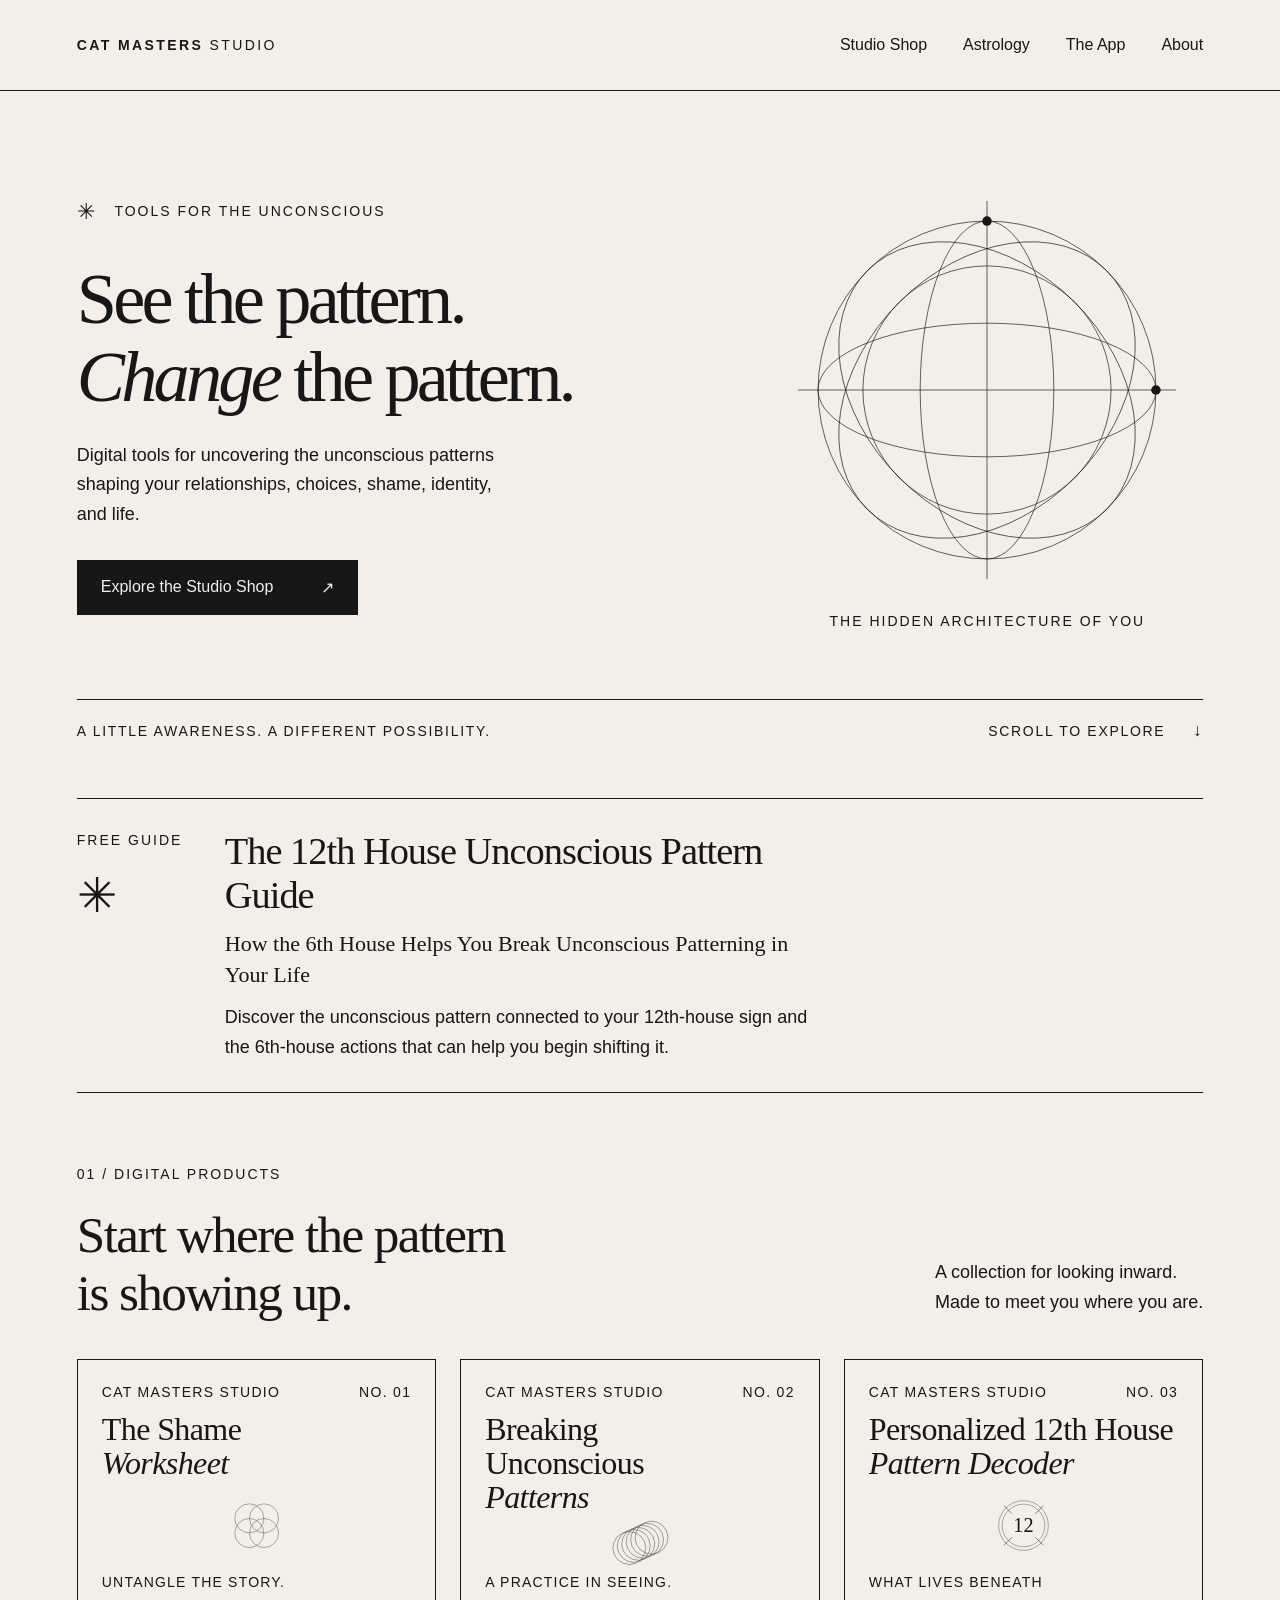
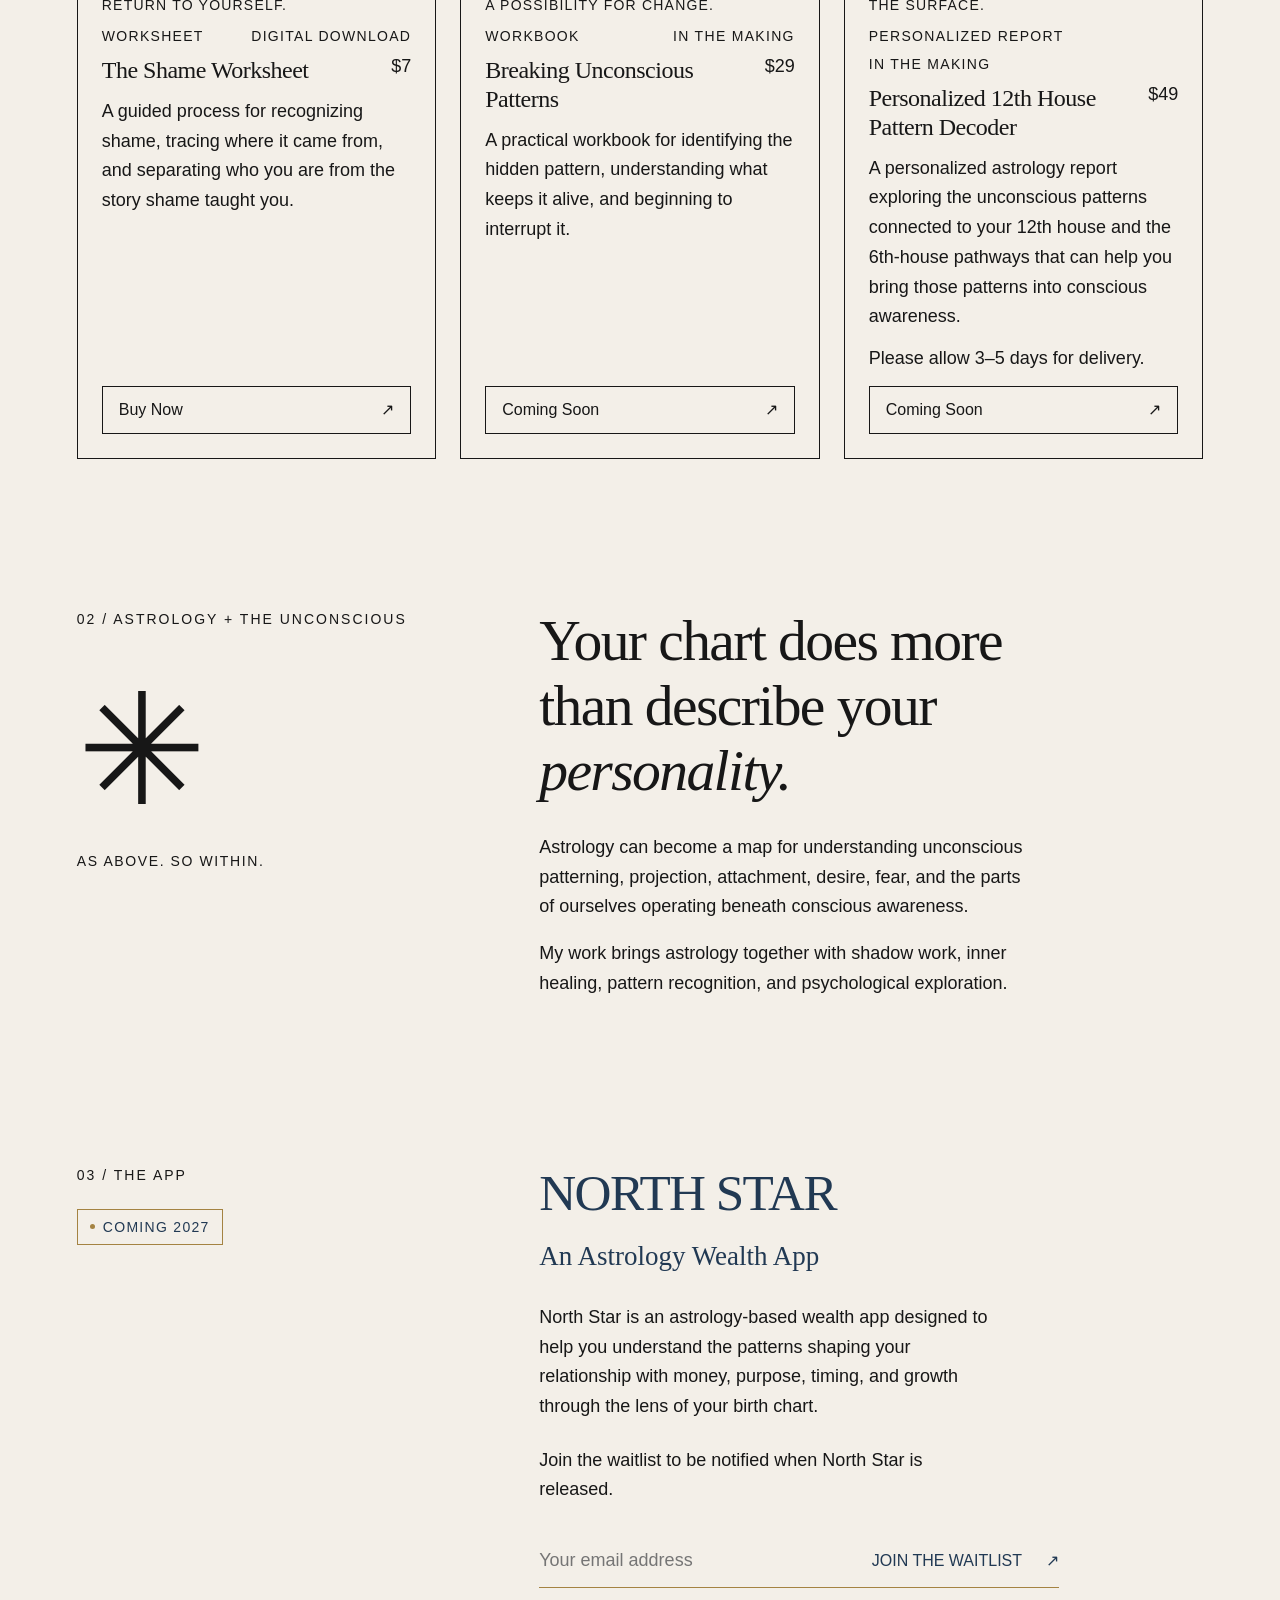
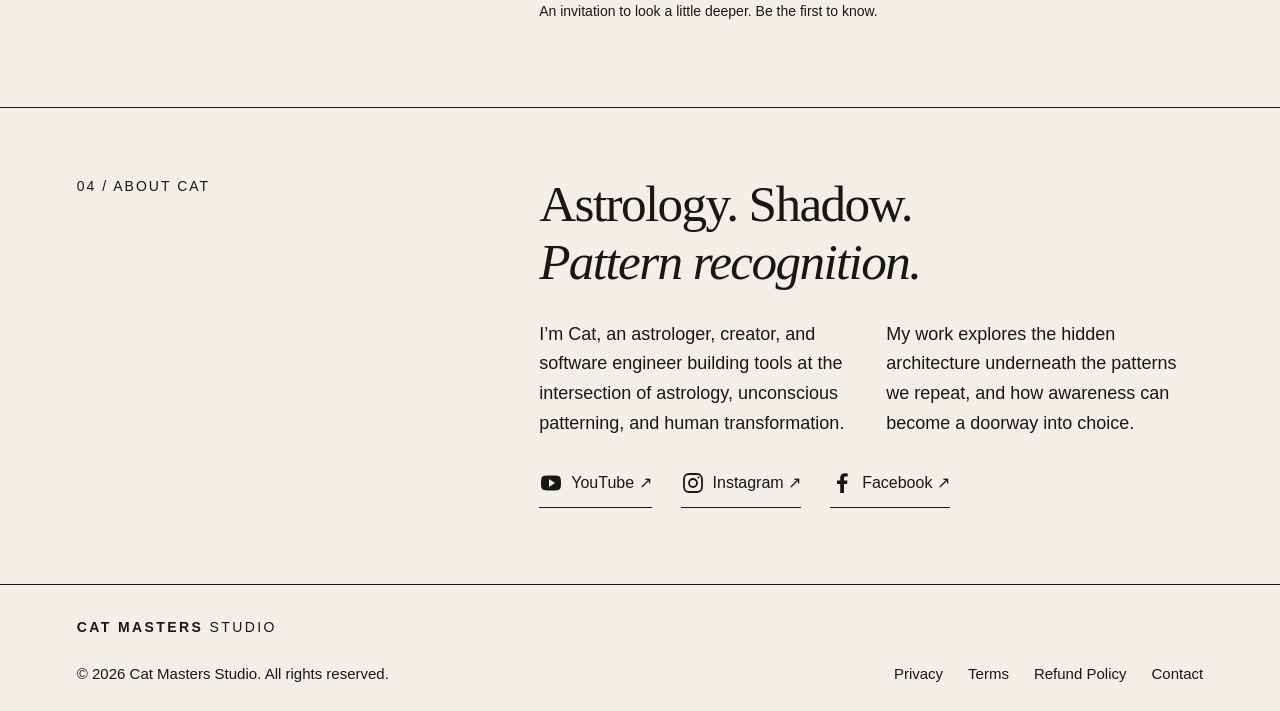
==== index.html @ df890c9b "Add favicon and email signup updates" ====
<!doctype html>
<html lang="en">
  <head>
    <link rel="icon" href="assets/favicon.svg" type="image/svg+xml">
    <meta charset="UTF-8" />
    <meta name="viewport" content="width=device-width, initial-scale=1.0" />
    <meta
      name="description"
      content="Digital tools for unconscious patterning, shadow work, shame, astrology, and self-understanding."
    />
    <title>Cat Masters Studio | Tools for the Unconscious</title>
    <link rel="stylesheet" href="styles.css" />
    <script src="script.js" defer></script>
    <!-- MailerLite Universal -->
<script>
    (function(w,d,e,u,f,l,n){w[f]=w[f]||function(){(w[f].q=w[f].q||[])
    .push(arguments);},l=d.createElement(e),l.async=1,l.src=u,
    n=d.getElementsByTagName(e)[0],n.parentNode.insertBefore(l,n);})
    (window,document,'script','https://assets.mailerlite.com/js/universal.js','ml');
    ml('account', '2680030');
</script>
<!-- End MailerLite Universal -->
  </head>
  <body>
    <header class="site-header">
      <a class="brand" href="#home" aria-label="Cat Masters Studio home"
        >CAT MASTERS <span>STUDIO</span></a
      >
      <nav aria-label="Main navigation">
        <a href="#tools">Studio Shop</a><a href="#astrology">Astrology</a
        ><a href="#app">The App</a><a href="#about">About</a>
      </nav>
    </header>
    <main>
      <section class="hero section-wrap" id="home" aria-labelledby="hero-title">
        <div class="hero-copy">
          <p class="eyebrow">
            <span class="small-star">✳</span> TOOLS FOR THE UNCONSCIOUS
          </p>
          <h1 id="hero-title">
            See the pattern.<br /><em>Change</em> the pattern.
          </h1>
          <p class="hero-description">
            Digital tools for uncovering the unconscious patterns shaping your
            relationships, choices, shame, identity, and life.
          </p>
          <a class="button" href="#tools"
            >Explore the Studio Shop <span aria-hidden="true">↗</span></a
          >
        </div>
        <div class="hero-art" aria-hidden="true">
          <svg viewBox="0 0 440 440" fill="none">
            <circle cx="220" cy="220" r="177" />
            <circle cx="220" cy="220" r="130" />
            <ellipse cx="220" cy="220" rx="70" ry="177" />
            <ellipse
              cx="220"
              cy="220"
              rx="130"
              ry="177"
              transform="rotate(45 220 220)"
            />
            <ellipse
              cx="220"
              cy="220"
              rx="70"
              ry="177"
              transform="rotate(90 220 220)"
            />
            <ellipse
              cx="220"
              cy="220"
              rx="130"
              ry="177"
              transform="rotate(-45 220 220)"
            />
            <path d="M220 22v396M22 220h396" />
            <circle class="art-dot" cx="220" cy="43" r="5" />
            <circle class="art-dot" cx="397" cy="220" r="5" /></svg
          ><span class="art-caption">THE HIDDEN ARCHITECTURE OF YOU</span>
        </div>
        <div class="hero-foot">
          <span>A LITTLE AWARENESS. A DIFFERENT POSSIBILITY.</span
          ><a href="#tools" aria-label="Scroll to digital tools"
            >SCROLL TO EXPLORE <span aria-hidden="true">↓</span></a
          >
        </div>
      </section>
      <section
        class="free-guide section-wrap"
        aria-labelledby="free-guide-title"
      >
        <div class="free-guide-inner">
          <div class="free-guide-label">
            <p class="eyebrow">FREE GUIDE</p>
            <span class="free-guide-mark" aria-hidden="true">✳</span>
          </div>
          <div class="free-guide-copy">
            <h2 id="free-guide-title">
              The 12th House Unconscious Pattern Guide
            </h2>
            <p class="free-guide-subtitle">
              How the 6th House Helps You Break Unconscious Patterning in Your
              Life
            </p>
            <p class="free-guide-description">
              Discover the unconscious pattern connected to your 12th-house sign
              and the 6th-house actions that can help you begin shifting it.
            </p>
          </div>
          <div class="free-guide-action">
            <div class="ml-embedded" data-form="anthel"></div>
          </div>
        </div>
      </section>
      <section
        class="tools section-wrap"
        id="tools"
        aria-labelledby="tools-title"
      >
        <div class="section-heading">
          <div>
            <p class="eyebrow">01 / DIGITAL PRODUCTS</p>
            <h2 id="tools-title">
              Start where the pattern<br />is showing up.
            </h2>
          </div>
          <p class="section-note">
            A collection for looking inward.<br />Made to meet you where you
            are.
          </p>
        </div>
        <div class="product-grid" id="products">
          <article class="product-card">
            <div class="product-cover cover-shame">
              <img
                src="assets/shame-workbook.jpg"
                alt="The Shame Worksheet cover"
                data-product-image
                hidden
              />
              <div class="cover-design">
                <div class="cover-top">
                  CAT MASTERS STUDIO <span>NO. 01</span>
                </div>
                <div class="cover-title">The Shame<br /><em>Worksheet</em></div>
                <div class="cover-symbol shame-symbol" aria-hidden="true">
                  <i></i><i></i><i></i><i></i>
                </div>
                <div class="cover-bottom">
                  UNTANGLE THE STORY.<br />RETURN TO YOURSELF.
                </div>
              </div>
            </div>
            <div class="product-meta">
              <span>WORKSHEET</span><span>DIGITAL DOWNLOAD</span>
            </div>
            <div class="product-title">
              <h3>The Shame Worksheet</h3>
              <span>$7</span>
            </div>
            <p>
              A guided process for recognizing shame, tracing where it came
              from, and separating who you are from the story shame taught you.
            </p>

            <a
              class="product-button"
              href="https://buy.stripe.com/dRm14n2zn4j06Fxame4Rq00"
              target="_blank"
              rel="noopener noreferrer"
              >Buy Now <span aria-hidden="true">↗</span></a
            >
          </article>
          <article class="product-card">
            <div class="product-cover cover-patterns">
              <img
                src="assets/unconscious-patterns.jpg"
                alt="Breaking Unconscious Patterns cover"
                data-product-image
                hidden
              />
              <div class="cover-design">
                <div class="cover-top">
                  CAT MASTERS STUDIO <span>NO. 02</span>
                </div>
                <div class="cover-title">
                  Breaking<br />Unconscious<br /><em>Patterns</em>
                </div>
                <div class="pattern-symbol" aria-hidden="true">
                  <i></i><i></i><i></i><i></i><i></i><i></i>
                </div>
                <div class="cover-bottom">
                  A PRACTICE IN SEEING.<br />A POSSIBILITY FOR CHANGE.
                </div>
              </div>
            </div>
            <div class="product-meta">
              <span>WORKBOOK</span><span>IN THE MAKING</span>
            </div>
            <div class="product-title">
              <h3>Breaking Unconscious Patterns</h3>
              <span>$29</span>
            </div>
            <p>
              A practical workbook for identifying the hidden pattern,
              understanding what keeps it alive, and beginning to interrupt it.
            </p>
            <button class="product-button" disabled>
              Coming Soon <span aria-hidden="true">↗</span>
            </button>
          </article>
          <article class="product-card">
            <div class="product-cover cover-house">
              <img
                src="assets/12th-house.jpg"
                alt="Personalized 12th House Pattern Decoder cover"
                data-product-image
                hidden
              />
              <div class="cover-design">
                <div class="cover-top">
                  CAT MASTERS STUDIO <span>NO. 03</span>
                </div>
                <div class="cover-title">
                  Personalized 12th House<br /><em>Pattern Decoder</em>
                </div>
                <div class="house-symbol" aria-hidden="true">
                  <span>12</span>
                </div>
                <div class="cover-bottom">
                  WHAT LIVES BENEATH<br />THE SURFACE.
                </div>
              </div>
            </div>
            <div class="product-meta">
              <span>PERSONALIZED REPORT</span><span>IN THE MAKING</span>
            </div>
            <div class="product-title">
              <h3>Personalized 12th House Pattern Decoder</h3>
              <span>$49</span>
            </div>
            <p>
              A personalized astrology report exploring the unconscious patterns
              connected to your 12th house and the 6th-house pathways that can
              help you bring those patterns into conscious awareness.
            </p>
            <p>Please allow 3–5 days for delivery.</p>
            <button class="product-button" disabled>
              Coming Soon <span aria-hidden="true">↗</span>
            </button>
          </article>
        </div>
      </section>
      <section
        class="astrology"
        id="astrology"
        aria-labelledby="astrology-title"
      >
        <div class="section-wrap astrology-inner">
          <div>
            <p class="eyebrow">02 / ASTROLOGY + THE UNCONSCIOUS</p>
            <div class="orbit-mark" aria-hidden="true">✳</div>
            <span class="dark-note">AS ABOVE. SO WITHIN.</span>
          </div>
          <div>
            <h2 id="astrology-title">
              Your chart does more<br />than describe your<br /><em
                >personality.</em
              >
            </h2>
            <div class="astrology-copy">
              <p>
                Astrology can become a map for understanding unconscious
                patterning, projection, attachment, desire, fear, and the parts
                of ourselves operating beneath conscious awareness.
              </p>
              <p>
                My work brings astrology together with shadow work, inner
                healing, pattern recognition, and psychological exploration.
              </p>
            </div>
          </div>
        </div>
      </section>
      <section
        class="app section-wrap north-star"
        id="app"
        aria-labelledby="app-title"
      >
        <div class="app-label">
          <p class="eyebrow">03 / THE APP</p>
          <span class="status"><i></i> COMING 2027</span>
        </div>
        <div class="app-content">
          <h2 id="app-title">NORTH STAR</h2>
          <p class="north-star-subtitle">An Astrology Wealth App</p>
          <p>
            North Star is an astrology-based wealth app designed to help you
            understand the patterns shaping your relationship with money,
            purpose, timing, and growth through the lens of your birth chart.
          </p>
          <p>Join the waitlist to be notified when North Star is released.</p>
          <form id="waitlist-form">
            <label class="sr-only" for="email">Email address</label>
            <div class="form-row">
              <input
                id="email"
                name="email"
                type="email"
                placeholder="Your email address"
                autocomplete="email"
                required
              /><button type="submit">
                JOIN THE WAITLIST <span aria-hidden="true">↗</span>
              </button>
            </div>
            <p
              id="waitlist-message"
              class="form-message"
              role="status"
              aria-live="polite"
            >
              An invitation to look a little deeper. Be the first to know.
            </p>
          </form>
        </div>
      </section>
      <section
        class="about section-wrap"
        id="about"
        aria-labelledby="about-title"
      >
        <p class="eyebrow">04 / ABOUT CAT</p>
        <div>
          <h2 id="about-title">
            Astrology. Shadow.<br /><em>Pattern recognition.</em>
          </h2>
          <div class="about-body">
            <p>
              I’m Cat, an astrologer, creator, and software engineer building
              tools at the intersection of astrology, unconscious patterning,
              and human transformation.
            </p>
            <p>
              My work explores the hidden architecture underneath the patterns
              we repeat, and how awareness can become a doorway into choice.
            </p>
          </div>
          <div class="social-links">
            <!-- Replace these placeholder social URLs. --><a
              href="https://www.youtube.com/@CatherineCatMasters"
              target="_blank"
              rel="noopener noreferrer"
              aria-label="Visit Cat Masters Studio on YouTube (opens in a new tab)"
              ><svg
                class="social-icon"
                viewBox="0 0 24 24"
                width="24"
                height="24"
                aria-hidden="true"
                focusable="false"
              >
                <path
                  d="M21.6 7.2a3 3 0 0 0-2.1-2.1C17.7 4.6 12 4.6 12 4.6s-5.7 0-7.5.5a3 3 0 0 0-2.1 2.1C2 9 2 12 2 12s0 3 .4 4.8a3 3 0 0 0 2.1 2.1c1.8.5 7.5.5 7.5.5s5.7 0 7.5-.5a3 3 0 0 0 2.1-2.1C22 15 22 12 22 12s0-3-.4-4.8Z"
                />
                <path d="m10 8 6 4-6 4Z" fill="var(--cream)" /></svg
              ><span>YouTube <span aria-hidden="true">↗</span></span></a
            ><a
              href="https://www.instagram.com/catherinecatmasters/"
              target="_blank"
              rel="noopener noreferrer"
              aria-label="Visit Cat Masters Studio on Instagram (opens in a new tab)"
              ><svg
                class="social-icon"
                viewBox="0 0 24 24"
                width="24"
                height="24"
                aria-hidden="true"
                focusable="false"
              >
                <rect
                  x="3"
                  y="3"
                  width="18"
                  height="18"
                  rx="5"
                  fill="none"
                  stroke="currentColor"
                  stroke-width="1.8"
                />
                <circle
                  cx="12"
                  cy="12"
                  r="4"
                  fill="none"
                  stroke="currentColor"
                  stroke-width="1.8"
                />
                <circle cx="17.5" cy="6.5" r="1.1" /></svg
              ><span>Instagram <span aria-hidden="true">↗</span></span></a
            ><a
              href="https://www.facebook.com/Catherine.cat.masters"
              target="_blank"
              rel="noopener noreferrer"
              aria-label="Visit Cat Masters Studio on Facebook (opens in a new tab)"
              ><svg
                class="social-icon"
                viewBox="0 0 24 24"
                width="24"
                height="24"
                aria-hidden="true"
                focusable="false"
              >
                <path
                  d="M14 22v-9h3l.5-3.5H14V7.3c0-1 .3-1.7 1.8-1.7h1.9V2.5c-.3 0-1.5-.2-2.8-.2-2.8 0-4.7 1.7-4.7 4.8v2.4H7V13h3.2v9Z"
                /></svg
              ><span>Facebook <span aria-hidden="true">↗</span></span></a
            >
          </div>
        </div>
      </section>
    </main>
    <footer class="section-wrap">
      <a class="brand" href="index.html">CAT MASTERS <span>STUDIO</span></a>
      <div class="footer-bottom">
        <p>
          © <span id="year"></span> Cat Masters Studio. All rights reserved.
        </p>
        <nav aria-label="Footer navigation">
          <a href="privacy.html">Privacy</a><a href="terms.html">Terms</a
          ><a href="refunds.html">Refund Policy</a
          ><a href="contact.html">Contact</a>
        </nav>
      </div>
    </footer>
  </body>
</html>
---- styles.css ----
/* Foundation */
:root{--cream:#F3EFE8;--ink:#171717;--muted:#171717;--line:#171717;--serif: 'Baskerville','Iowan Old Style','Palatino Linotype',Palatino,serif;--sans: 'Helvetica Neue',Helvetica,Arial,sans-serif}
*{box-sizing:border-box}html{scroll-behavior:smooth;scroll-padding-top:100px}body{margin:0;background:var(--cream);color:var(--ink);font-family:var(--sans);font-size:18px;-webkit-font-smoothing:antialiased}a{color:inherit;text-decoration:none}button,input{font:inherit}button,a,input{-webkit-tap-highlight-color:transparent}button{cursor:pointer}a:focus-visible,button:focus-visible,input:focus-visible{outline:2px solid #171717;outline-offset:5px}h1,h2,h3,p{margin:0}h1,h2,h3{font-family:var(--serif);font-weight:400}em{font-weight:400}p{line-height:1.65}.section-wrap{max-width:1440px;margin:auto;padding-left:6%;padding-right:6%}.eyebrow{font-size:14px;letter-spacing:2px;font-weight:500}.sr-only{position:absolute;width:1px;height:1px;padding:0;overflow:hidden;clip:rect(0,0,0,0);white-space:nowrap}section{scroll-margin-top:20px}
/* Navigation */
.site-header{height:91px;padding:0 6%;display:flex;justify-content:space-between;align-items:center;border-bottom:1px solid var(--line);position:sticky;top:0;background:var(--cream);z-index:10}.brand{font-size:14px;font-weight:600;letter-spacing:2.4px}.brand span{font-weight:400}.site-header nav{display:flex;gap:36px;font-size:16px}.site-header nav a{padding:10px 0;transition:opacity .2s}.site-header nav a:hover{opacity:.55}
/* Hero */
.hero{position:relative;padding-top:89px;padding-bottom:25px;display:grid;grid-template-columns:1.55fr 1fr;align-items:center}.small-star{font-size:22px;vertical-align:middle;margin-right:12px}.hero h1{font-size:clamp(48px,5.65vw,86px);line-height:1.08;letter-spacing:-3.8px;margin:29px 0 25px;position:relative;z-index:1}.hero-description{max-width:440px;color:var(--muted);font-size:18px}.button{margin-top:30px;display:inline-flex;align-items:center;gap:48px;padding:18px 24px;background:var(--ink);color:var(--cream);font-size:16px;transition:background .2s,transform .2s}.button:hover{background:#171717;transform:translateY(-2px)}.hero-art{margin-left:10px;text-align:center}.hero-art svg{width:100%;max-width:420px;stroke:#171717;stroke-width:.7}.hero-art .art-dot{fill:var(--ink);stroke:none}.art-caption{font-size:14px;letter-spacing:2px;display:block;margin-top:8px}.hero-foot{grid-column:1/-1;margin-top:70px;display:flex;justify-content:space-between;align-items:center;font-size:14px;letter-spacing:1.7px;color:var(--muted);padding-top:21px;border-top:1px solid var(--line)}.hero-foot a span{margin-left:22px;font-size:17px}
/* Digital tools and replaceable covers */
.tools{padding-top:77px;padding-bottom:89px}.section-heading{display:flex;justify-content:space-between;align-items:flex-end;margin-bottom:37px}h2{font-size:clamp(38px,4vw,58px);letter-spacing:-1.6px;line-height:1.13}.section-heading h2{margin-top:20px}.section-note{font-size:18px;color:var(--muted);padding-bottom:4px}.product-grid{display:grid;grid-template-columns:repeat(3,minmax(0,1fr));gap:27px}.product-card{display:flex;flex-direction:column;min-width:0}.product-cover{height:350px;position:relative;overflow:hidden}.product-cover img{width:100%;height:100%;object-fit:cover;position:absolute;inset:0;z-index:2}.product-cover img[hidden]{display:none}.cover-design{height:100%;padding:24px 26px;position:relative;transition:transform .4s}.product-cover:hover .cover-design{transform:scale(1.025)}.cover-shame{background:#F3EFE8}.cover-patterns{background:#F3EFE8;color:var(--ink)}.cover-house{background:#F3EFE8}.cover-top{display:flex;justify-content:space-between;font-size:14px;letter-spacing:1.3px}.cover-title{font-family:var(--serif);font-size:32px;line-height:1.07;letter-spacing:-.6px;margin-top:29px;position:relative;z-index:1}.cover-bottom{position:absolute;bottom:23px;font-size:14px;line-height:1.6;letter-spacing:1.2px}.shame-symbol{position:absolute;width:125px;height:125px;top:155px;right:42px}.shame-symbol i{position:absolute;border:1px solid #171717;border-radius:50%;width:84px;height:84px}.shame-symbol i:nth-child(2){left:42px}.shame-symbol i:nth-child(3){top:42px}.shame-symbol i:nth-child(4){top:42px;left:42px}.pattern-symbol{position:absolute;right:30px;bottom:58px;width:165px;height:120px;transform:rotate(-25deg)}.pattern-symbol i{position:absolute;border:1px solid #171717;border-radius:50%;width:95px;height:95px;top:12px}.pattern-symbol i:nth-child(2){left:14px}.pattern-symbol i:nth-child(3){left:28px}.pattern-symbol i:nth-child(4){left:42px}.pattern-symbol i:nth-child(5){left:56px}.pattern-symbol i:nth-child(6){left:70px}.house-symbol{position:absolute;top:157px;right:52px;width:123px;height:123px;border:1px solid #171717;border-radius:50%;display:grid;place-items:center;outline:1px solid #171717;outline-offset:9px}.house-symbol:before,.house-symbol:after{content:'';position:absolute;background:#171717;width:160px;height:1px;transform:rotate(45deg)}.house-symbol:after{transform:rotate(-45deg)}.house-symbol span{font-family:var(--serif);font-size:58px;background:#F3EFE8;position:relative;z-index:1;padding:0 8px}.product-meta{display:flex;justify-content:space-between;margin-top:23px;font-size:14px;letter-spacing:1.3px;color:var(--muted)}.product-title{display:flex;gap:15px;justify-content:space-between;align-items:flex-start;margin-top:12px}.product-title h3{font-size:24px;line-height:1.2;letter-spacing:-.5px}.product-title>span{font-size:18px;padding-top:5px}.product-card>p{color:var(--muted);font-size:18px;margin-top:14px;margin-bottom:24px}.product-button{margin-top:auto;border:1px solid var(--ink);background:transparent;display:flex;justify-content:space-between;align-items:center;padding:14px 18px;font-size:16px;transition:background .2s,color .2s}.product-button:hover{background:var(--ink);color:var(--cream)}.product-button:disabled{color:#171717;border-color:var(--line);cursor:not-allowed;background:transparent}.product-button span{font-size:16px}
/* Astrology */
.astrology{background:var(--cream);color:var(--ink)}.astrology-inner{padding-top:78px;padding-bottom:82px;display:grid;grid-template-columns:1fr 1.65fr;gap:60px}.astrology .eyebrow{color:#171717}.orbit-mark{font-size:155px;font-weight:100;color:#171717;line-height:1;margin-top:42px}.dark-note{font-size:14px;letter-spacing:1.6px;display:block;margin-top:25px;color:#171717}.astrology h2{font-size:clamp(42px,4.5vw,65px)}.astrology-copy{max-width:485px;margin-top:30px;color:#171717;font-size:18px}.astrology-copy p+p{margin-top:17px}
/* App and waitlist */
.app{padding-top:84px;padding-bottom:84px;display:grid;grid-template-columns:1fr 1.65fr;gap:60px}.status{display:inline-flex;align-items:center;gap:8px;border:1px solid var(--line);padding:9px 12px;font-size:14px;letter-spacing:1.3px;margin-top:21px}.status i{width:5px;height:5px;background:#171717;border-radius:50%}.app-content>p{color:var(--muted);font-size:18px;max-width:455px;margin-top:24px}form{margin-top:29px;max-width:520px}.form-row{display:flex;border-bottom:1px solid var(--ink)}input{min-width:0;flex:1;border:0;background:transparent;padding:16px 0;font-size:18px;color:var(--ink);border-radius:0}.form-row button{background:transparent;border:0;font-size:16px;padding:12px 0 12px 20px;transition:opacity .2s}.form-row button:hover{opacity:.55}.form-row button span{margin-left:20px}.form-message{font-size:14px;color:var(--muted);margin-top:12px;min-height:20px}
/* About and footer */
.about{padding-top:67px;padding-bottom:76px;border-top:1px solid var(--line);display:grid;grid-template-columns:1fr 1.65fr;gap:60px}.about-body{display:grid;grid-template-columns:1fr 1fr;gap:30px;margin-top:29px;font-size:18px;color:var(--muted)}.social-links{display:flex;gap:29px;margin-top:25px;font-size:16px}.social-links a{border-bottom:1px solid #171717;padding-bottom:5px}.social-links a:hover{border-color:var(--ink)}footer{border-top:1px solid var(--line);padding-top:31px;padding-bottom:25px}.footer-bottom{display:flex;justify-content:space-between;align-items:center;margin-top:25px;font-size:15px;color:var(--muted)}.footer-bottom nav{display:flex;gap:25px}#footer-message{font-size:15px;color:var(--muted);margin-top:10px}
/* Social icons use existing black and cream, including on dark buttons. */
.social-icon{width:24px;height:24px;flex-shrink:0;display:inline-block;fill:currentColor;color:var(--ink);background:var(--cream);border-radius:3px}
.social-label{display:inline-flex;align-items:center;gap:10px;min-width:0}
.social-links{flex-wrap:wrap}
.social-links a{display:inline-flex;align-items:center;gap:8px;min-height:44px}
/* Reusable download page */
.download-page{min-height:100vh;display:flex;flex-direction:column}
.download-main{width:100%;flex:1;padding-top:clamp(55px,9vw,125px);padding-bottom:clamp(55px,9vw,125px)}
.download-panel{--download-accent:var(--ink);max-width:850px;border-top:1px solid var(--download-accent);padding-top:30px}
.download-panel[hidden]{display:none}
.download-panel .eyebrow{color:var(--download-accent)}
.download-panel h1{font-size:clamp(43px,6vw,80px);line-height:1.08;letter-spacing:-2px;margin:30px 0 24px;overflow-wrap:break-word}
.download-description{max-width:540px;color:var(--muted);font-size:18px}
.download-panel .button{border-left:4px solid var(--download-accent)}
.download-note{margin-top:22px;font-size:14px;letter-spacing:.5px;color:var(--muted)}
.download-return{display:inline-block;margin-top:40px;font-size:16px;border-bottom:1px solid var(--line);padding-bottom:6px}
.download-return:hover{border-color:var(--ink)}
.download-page footer{width:100%}
.download-page .footer-bottom{margin-top:0}
/* North Star: blue and gold within the existing app layout */
.north-star{--star-blue:#213953;--star-gold:#a48342}
.north-star h2{color:var(--star-blue)}
.north-star .north-star-subtitle{font-family:var(--serif);font-size:27px;color:var(--star-blue);margin-top:12px}
.north-star .status{border-color:var(--star-gold);color:var(--star-blue)}
.north-star .status i{background:var(--star-gold)}
.north-star .form-row{border-color:var(--star-gold)}
.north-star .form-row button{color:var(--star-blue)}
/* Business pages share the storefront foundation */
.business-page{min-height:100vh;display:flex;flex-direction:column}
.business-main{width:100%;flex:1;padding-top:70px;padding-bottom:80px}
.policy-content{max-width:760px}
.policy-content h1{font-size:clamp(43px,5.6vw,76px);line-height:1.1;letter-spacing:-2px;margin:25px 0}
.policy-date{font-size:14px;color:var(--muted);margin-bottom:38px}
.policy-section{margin-top:32px}
.policy-section h2{font-size:27px;letter-spacing:-.5px;margin-bottom:12px}
.policy-section p{font-size:18px;color:var(--muted)}
.policy-section a{color:var(--ink);text-decoration:underline;text-underline-offset:3px;overflow-wrap:anywhere}
.policy-section a:hover{color:#171717}
.business-page footer{width:100%}
.footer-bottom nav{flex-wrap:wrap}
@media(max-width:700px){.business-main{padding-top:45px;padding-bottom:50px}.policy-content h1{letter-spacing:-1.5px}.policy-section h2{font-size:25px}.footer-bottom nav{gap:18px}}
/* Tablet and mobile */
@media(min-width:1440px){.site-header{padding-left:max(6%,calc((100vw - 1268px)/2));padding-right:max(6%,calc((100vw - 1268px)/2))}}
@media(max-width:1000px){.hero h1{letter-spacing:-2.4px}.product-cover{height:300px}.cover-design{padding:20px}.cover-title{font-size:27px}.shame-symbol{right:25px;transform:scale(.85)}.pattern-symbol{right:12px;transform:rotate(-25deg) scale(.8)}.house-symbol{right:33px;transform:scale(.8)}.product-title h3{font-size:22px}.astrology-inner,.app,.about{gap:30px;grid-template-columns:.85fr 1.65fr}}
@media(max-width:700px){html{scroll-padding-top:110px}.site-header{height:auto;min-height:95px;padding-top:20px;padding-bottom:16px;flex-wrap:wrap;gap:13px}.brand{font-size:14px}.site-header nav{gap:25px;font-size:16px;width:100%}.site-header nav a{padding:3px 0}.hero{padding-top:49px;grid-template-columns:1fr}.hero h1{font-size:clamp(43px,8.7vw,61px);letter-spacing:-2.3px;margin-top:24px}.hero-description{font-size:18px;max-width:350px}.hero-art{position:relative;max-width:280px;margin:40px auto 0;width:75%}.hero-art svg{width:100%}.hero-foot{margin-top:37px;font-size:14px;letter-spacing:1px;gap:15px}.hero-foot a{white-space:nowrap}.hero-foot a span{margin-left:5px}.tools{padding-top:52px;padding-bottom:55px}.section-heading{display:block;margin-bottom:28px}.section-note{margin-top:18px}.product-grid{grid-template-columns:1fr;gap:37px}.product-cover{height:390px}.cover-design{padding:28px}.cover-title{font-size:39px;margin-top:36px}.cover-top{font-size:14px}.cover-bottom{font-size:14px;bottom:27px}.shame-symbol{top:184px;right:65px;transform:scale(1.15)}.pattern-symbol{right:50px;bottom:70px;transform:rotate(-25deg) scale(1.1)}.house-symbol{top:200px;right:75px;transform:scale(1.05)}.product-meta{font-size:14px}.product-title h3{font-size:27px}.product-card>p{font-size:18px}.product-button{font-size:16px}.astrology-inner,.app,.about{grid-template-columns:1fr;gap:30px;padding-top:49px;padding-bottom:49px}.orbit-mark,.dark-note{display:none}.astrology h2{font-size:43px}.astrology-copy{font-size:18px}.app-label{display:flex;justify-content:space-between;align-items:center}.status{margin:0}.about-body{grid-template-columns:1fr;gap:15px}.footer-bottom{align-items:flex-start;flex-direction:column;gap:18px}.footer-bottom nav{font-size:15px}h2{font-size:39px}.eyebrow{font-size:14px;letter-spacing:1.5px}}
@media(prefers-reduced-motion:reduce){html{scroll-behavior:auto}*,*:before,*:after{transition:none!important}}

/* Featured free guide, separate from the paid product grid */
.free-guide{padding-top:32px;padding-bottom:8px}
.free-guide-inner{border-top:1px solid var(--ink);border-bottom:1px solid var(--ink);padding:30px 0;display:grid;grid-template-columns:150px minmax(0,1fr) auto;gap:28px;align-items:center}
.free-guide-label{align-self:start}
.free-guide-mark{display:block;font-size:48px;line-height:1;margin-top:20px}
.free-guide-copy h2{font-size:clamp(30px,3vw,42px);line-height:1.15;letter-spacing:-1px;max-width:650px}
.free-guide-subtitle{font-family:var(--serif);font-size:22px;line-height:1.4;margin-top:12px}
.free-guide-description{font-size:18px;line-height:1.65;margin-top:12px;max-width:650px}
.free-guide-action .button{margin-top:0;gap:20px;min-height:48px;white-space:nowrap}
@media(max-width:1100px){
  .free-guide-inner{grid-template-columns:130px minmax(0,1fr)}
  .free-guide-action{grid-column:2}
}
@media(max-width:768px){
  .free-guide{padding-top:24px}
  .free-guide-inner{grid-template-columns:minmax(0,1fr);gap:20px;padding:24px 0}
  .free-guide-label{display:flex;align-items:center;justify-content:space-between}
  .free-guide-mark{font-size:28px;margin-top:0}
  .free-guide-action{grid-column:1}
  .free-guide-action .button{white-space:normal;max-width:100%;justify-content:space-between}
}
/* MailerLite integration: overrides affect only the free-guide embed. */
.free-guide{background:var(--cream);color:var(--ink)}
.free-guide-inner{grid-template-columns:120px minmax(0,1fr) minmax(280px,360px);align-items:start}
.free-guide-copy,.free-guide-action{min-width:0}
.free-guide-action{width:100%;padding-left:24px;border-left:1px solid var(--ink)}
.free-guide .ml-embedded{width:100%;font-family:var(--sans);color:var(--ink)}
.free-guide-action .ml-form-embedContainer{width:100%!important;max-width:100%!important;color:var(--ink)!important;font-family:var(--sans)!important}
.free-guide-action .ml-form-embedWrapper{width:100%!important;max-width:100%!important;background:transparent!important;border:0!important;border-radius:0!important;box-shadow:none!important}
.free-guide-action .ml-form-embedBody,.free-guide-action .ml-form-successBody{padding:0!important;background:transparent!important;color:var(--ink)!important}
.free-guide-action .ml-form-embedContent,.free-guide-action .ml-form-successContent{margin:0 0 20px!important}
.free-guide-action .ml-form-embedContent h4,.free-guide-action .ml-form-successContent h4{font-family:var(--serif)!important;font-size:28px!important;font-weight:400!important;line-height:1.2!important;color:var(--ink)!important}
.free-guide-action .ml-embedded p{font-family:var(--sans)!important;font-size:18px!important;line-height:1.65!important;color:var(--ink)!important}
.free-guide-action .ml-embedded a{color:var(--ink)!important}
.free-guide-action .ml-embedded form{margin-top:0;max-width:none}
.free-guide-action .ml-form-fieldRow{margin-bottom:16px!important}
.free-guide-action .ml-embedded label{font-family:var(--sans)!important;font-size:14px!important;line-height:1.5!important;color:var(--ink)!important}
.free-guide-action .ml-embedded input[type="email"],.free-guide-action .ml-embedded input[type="text"],.free-guide-action .ml-embedded input[type="tel"],.free-guide-action .ml-embedded select,.free-guide-action .ml-embedded textarea{width:100%!important;max-width:100%!important;min-width:0!important;min-height:48px;background:transparent!important;border:0!important;border-bottom:1px solid var(--ink)!important;border-radius:0!important;box-shadow:none!important;padding:12px 0!important;font-family:var(--sans)!important;font-size:18px!important;line-height:1.5!important;color:var(--ink)!important}
.free-guide-action .ml-embedded input::placeholder,.free-guide-action .ml-embedded textarea::placeholder{color:var(--ink)!important;opacity:1}
.free-guide-action .ml-form-embedSubmit{margin-top:20px!important;margin-bottom:0!important}
.free-guide-action .ml-form-embedSubmit button{width:100%!important;min-height:52px;background:var(--ink)!important;color:var(--cream)!important;border:1px solid var(--ink)!important;border-radius:0!important;box-shadow:none!important;padding:16px 20px!important;font-family:var(--sans)!important;font-size:16px!important;font-weight:400!important;line-height:1.5!important}
.free-guide-action .ml-form-embedSubmit button:hover{background:var(--cream)!important;color:var(--ink)!important}
.free-guide-action .ml-embedded input:focus-visible,.free-guide-action .ml-embedded select:focus-visible,.free-guide-action .ml-embedded textarea:focus-visible,.free-guide-action .ml-embedded button:focus-visible{outline:2px solid var(--ink)!important;outline-offset:4px}
@media(max-width:1100px){
  .free-guide-inner{grid-template-columns:100px minmax(0,1fr)}
  .free-guide-action{grid-column:2;max-width:420px;padding-left:0;border-left:0}
}
@media(max-width:768px){
  .free-guide-inner{grid-template-columns:minmax(0,1fr)}
  .free-guide-action{grid-column:1;max-width:none;padding-top:20px;border-top:1px solid var(--ink)}
}
/* Tools cards: explicit borders, tighter proportions, and equal desktop heights */
.tools{padding-top:61.6px;padding-bottom:71.2px}
.tools .product-grid{grid-template-columns:repeat(3,minmax(0,1fr));gap:24px;align-items:stretch}
.tools .product-card{border:1px solid #171717;padding:24px;min-height:0;height:100%;gap:12px;min-width:0}
.tools .product-cover{height:232.5px;flex-shrink:0;width:100%}
.tools .cover-design{display:grid;grid-template-rows:auto auto minmax(0,1fr) auto;gap:12px;padding:0}
.tools .cover-top{gap:12px;align-items:flex-start;overflow-wrap:anywhere}
.tools .cover-top span{flex-shrink:0}
.tools .cover-title{margin-top:0;align-self:start;overflow-wrap:break-word}
.tools .cover-bottom{position:static}
.tools .shame-symbol,.tools .pattern-symbol,.tools .house-symbol{position:relative;top:auto;right:auto;bottom:auto;grid-row:3;justify-self:center;align-self:center;transform:scale(.35)}
.tools .pattern-symbol{transform:rotate(-25deg) scale(.35)}
.tools .product-meta{margin-top:0;gap:12px;flex-wrap:wrap}
.tools .product-title{margin-top:0;gap:12px}
.tools .product-title h3{min-width:0;overflow-wrap:break-word}
.tools .product-title>span{flex-shrink:0;padding-top:0}
.tools .product-card>p{margin:0;font-size:18px}
.tools .product-button{margin-top:auto;min-height:48px;padding:12px 16px}
@media(min-width:769px) and (max-width:1000px){
  .tools .product-cover{height:202.5px}
}
/* One full-width card per row at mobile and small-tablet widths */
@media(max-width:768px){
  .tools{padding-top:41.6px;padding-bottom:44px}
  .tools .section-heading{display:block;margin-bottom:28px}
  .tools .section-note{margin-top:18px}
  .tools .product-grid{grid-template-columns:minmax(0,1fr);gap:24px}
  .tools .product-card{width:100%;padding:20px;height:auto;min-height:0;gap:16px}
  .tools .product-cover{height:285px}
  .tools .cover-title{font-size:39px}
  .tools .product-title h3{font-size:27px}
  .tools .product-card>p{font-size:18px;overflow-wrap:break-word}
  .tools .product-button{font-size:16px;min-height:50px}
}
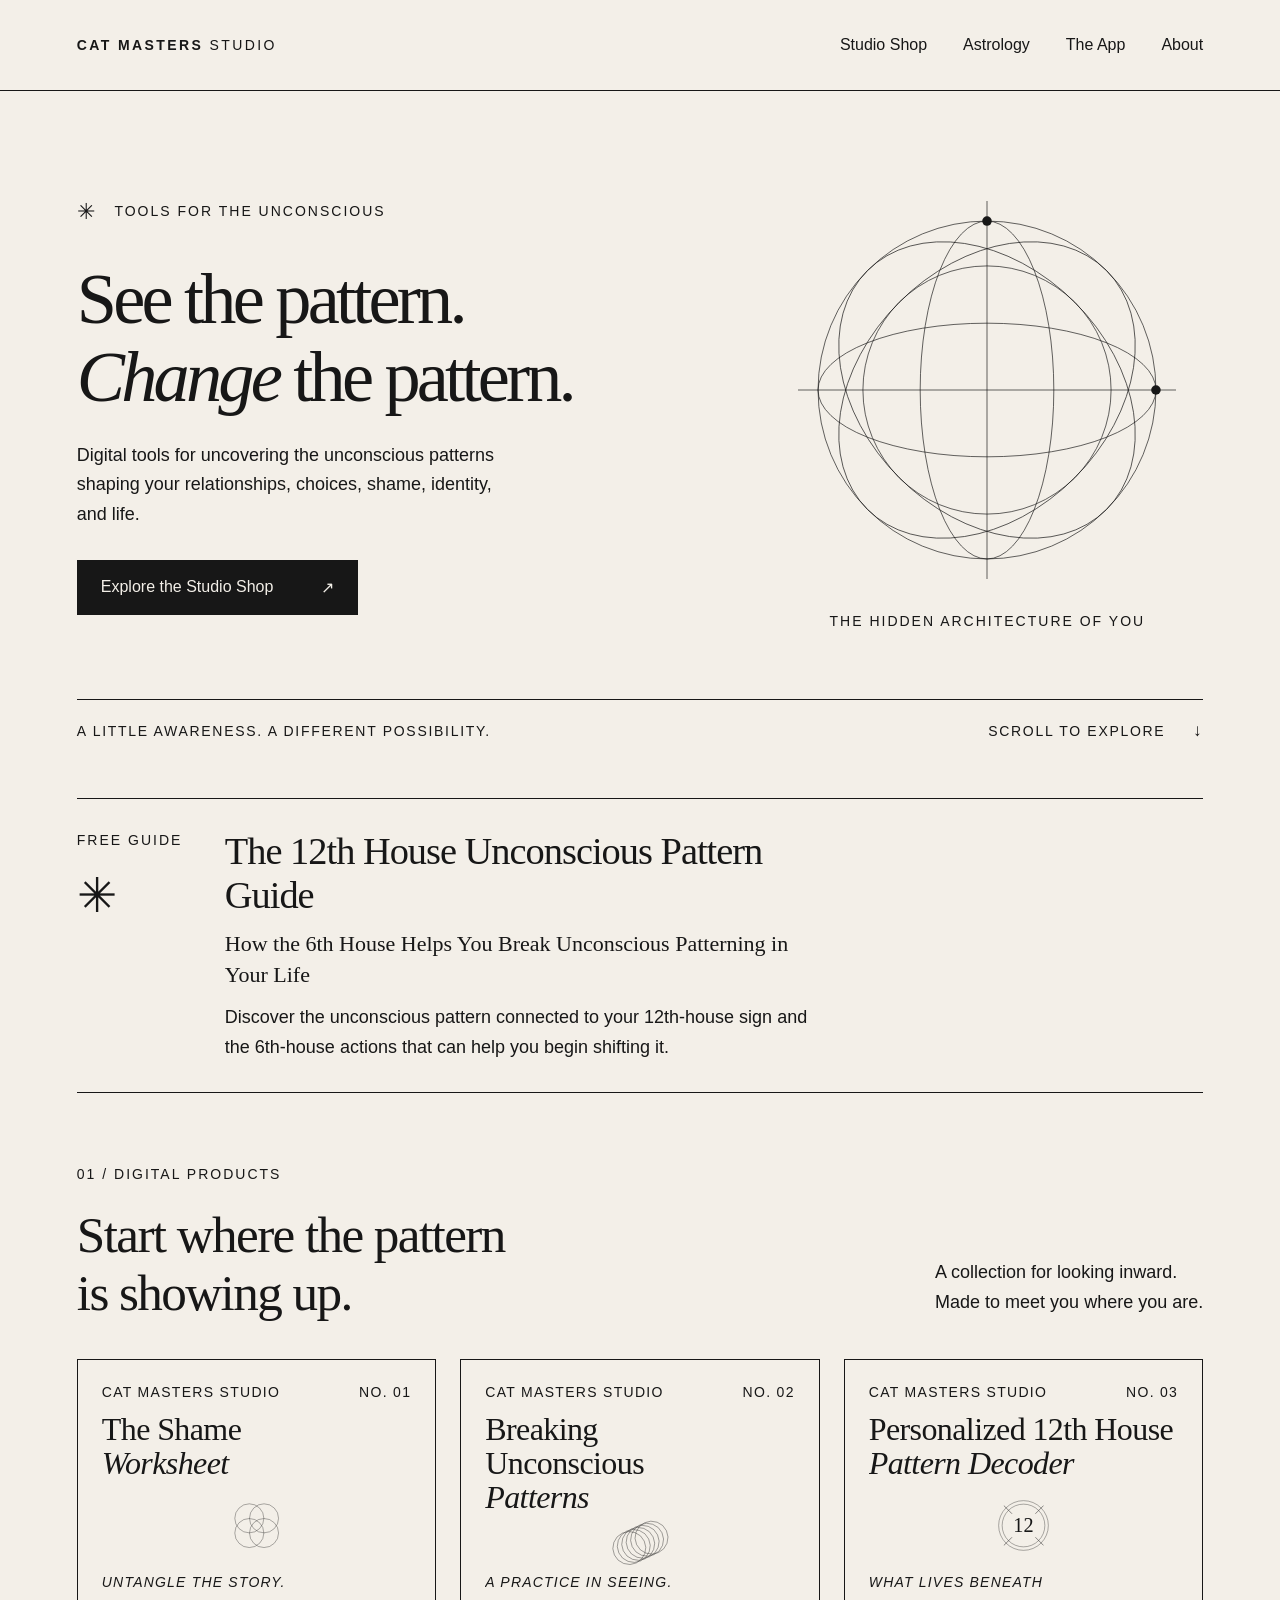
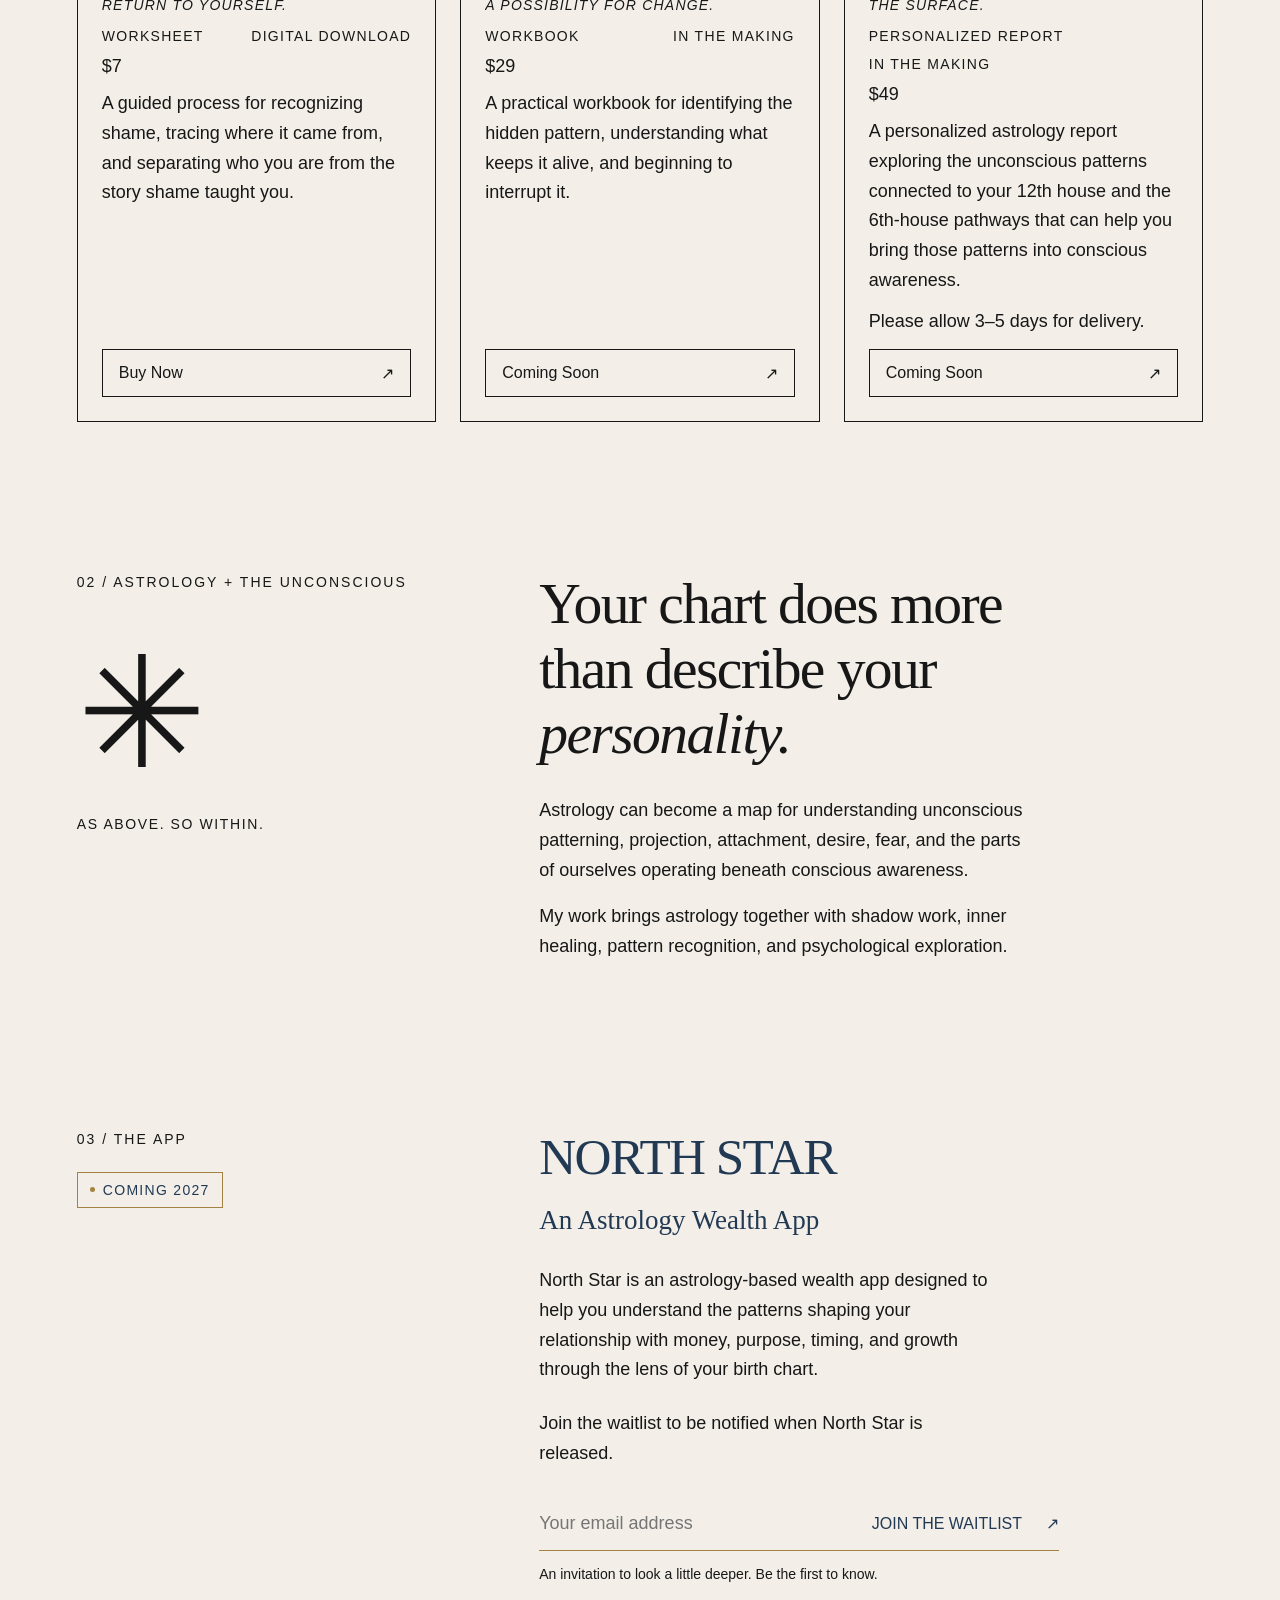
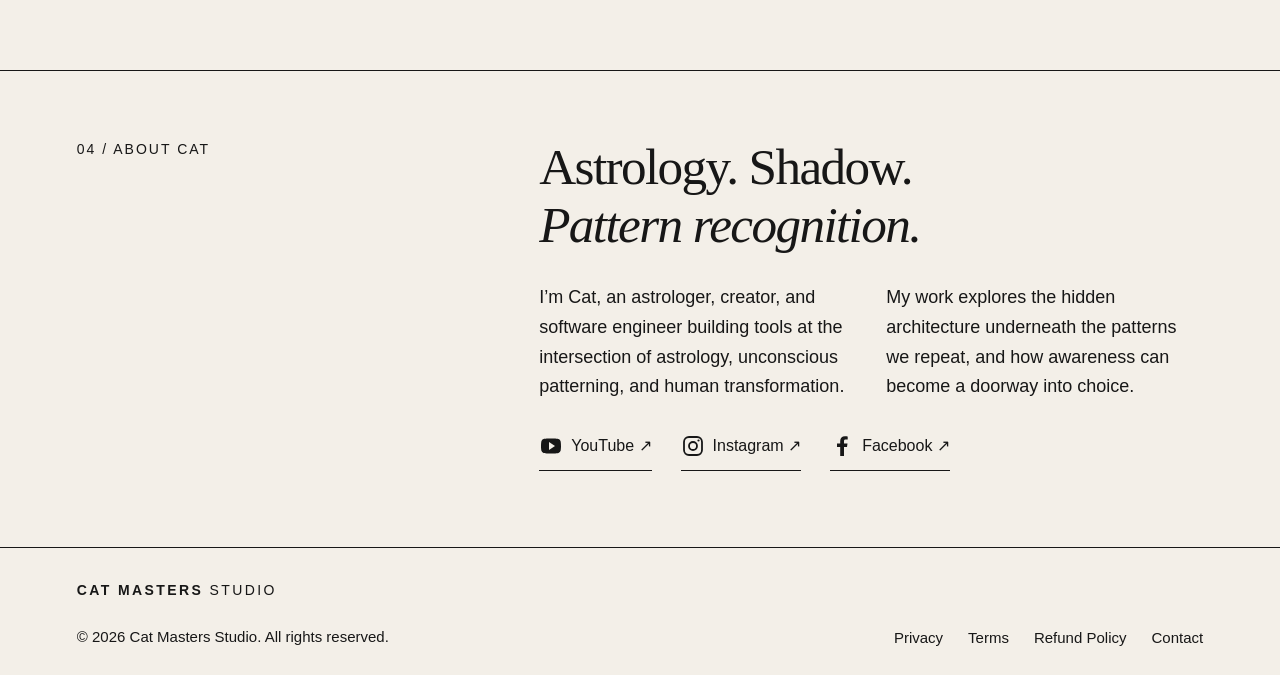
==== commit c5c8a642: "email update for waitlist NS" ====
--- a/index.html
+++ b/index.html
@@ -1,7 +1,7 @@
 <!doctype html>
 <html lang="en">
   <head>
-    <link rel="icon" href="assets/favicon.svg" type="image/svg+xml">
+    <link rel="icon" href="assets/favicon.svg" type="image/svg+xml" />
     <meta charset="UTF-8" />
     <meta name="viewport" content="width=device-width, initial-scale=1.0" />
     <meta
@@ -12,14 +12,28 @@
     <link rel="stylesheet" href="styles.css" />
     <script src="script.js" defer></script>
     <!-- MailerLite Universal -->
-<script>
-    (function(w,d,e,u,f,l,n){w[f]=w[f]||function(){(w[f].q=w[f].q||[])
-    .push(arguments);},l=d.createElement(e),l.async=1,l.src=u,
-    n=d.getElementsByTagName(e)[0],n.parentNode.insertBefore(l,n);})
-    (window,document,'script','https://assets.mailerlite.com/js/universal.js','ml');
-    ml('account', '2680030');
-</script>
-<!-- End MailerLite Universal -->
+    <script>
+      (function (w, d, e, u, f, l, n) {
+        ((w[f] =
+          w[f] ||
+          function () {
+            (w[f].q = w[f].q || []).push(arguments);
+          }),
+          (l = d.createElement(e)),
+          (l.async = 1),
+          (l.src = u),
+          (n = d.getElementsByTagName(e)[0]),
+          n.parentNode.insertBefore(l, n));
+      })(
+        window,
+        document,
+        "script",
+        "https://assets.mailerlite.com/js/universal.js",
+        "ml",
+      );
+      ml("account", "2680030");
+    </script>
+    <!-- End MailerLite Universal -->
   </head>
   <body>
     <header class="site-header">
@@ -35,7 +49,7 @@
       <section class="hero section-wrap" id="home" aria-labelledby="hero-title">
         <div class="hero-copy">
           <p class="eyebrow">
-            <span class="small-star">✳</span> TOOLS FOR THE UNCONSCIOUS
+            <span class="small-star">✳︎</span> TOOLS FOR THE UNCONSCIOUS
           </p>
           <h1 id="hero-title">
             See the pattern.<br /><em>Change</em> the pattern.
@@ -45,7 +59,7 @@
             relationships, choices, shame, identity, and life.
           </p>
           <a class="button" href="#tools"
-            >Explore the Studio Shop <span aria-hidden="true">↗</span></a
+            >Explore the Studio Shop <span aria-hidden="true">↗︎</span></a
           >
         </div>
         <div class="hero-art" aria-hidden="true">
@@ -93,7 +107,7 @@
         <div class="free-guide-inner">
           <div class="free-guide-label">
             <p class="eyebrow">FREE GUIDE</p>
-            <span class="free-guide-mark" aria-hidden="true">✳</span>
+            <span class="free-guide-mark" aria-hidden="true">✳︎</span>
           </div>
           <div class="free-guide-copy">
             <h2 id="free-guide-title">
@@ -156,7 +170,6 @@
               <span>WORKSHEET</span><span>DIGITAL DOWNLOAD</span>
             </div>
             <div class="product-title">
-              <h3>The Shame Worksheet</h3>
               <span>$7</span>
             </div>
             <p>
@@ -169,7 +182,7 @@
               href="https://buy.stripe.com/dRm14n2zn4j06Fxame4Rq00"
               target="_blank"
               rel="noopener noreferrer"
-              >Buy Now <span aria-hidden="true">↗</span></a
+              >Buy Now <span aria-hidden="true">↗︎</span></a
             >
           </article>
           <article class="product-card">
@@ -199,7 +212,6 @@
               <span>WORKBOOK</span><span>IN THE MAKING</span>
             </div>
             <div class="product-title">
-              <h3>Breaking Unconscious Patterns</h3>
               <span>$29</span>
             </div>
             <p>
@@ -207,7 +219,7 @@
               understanding what keeps it alive, and beginning to interrupt it.
             </p>
             <button class="product-button" disabled>
-              Coming Soon <span aria-hidden="true">↗</span>
+              Coming Soon <span aria-hidden="true">↗︎</span>
             </button>
           </article>
           <article class="product-card">
@@ -237,7 +249,6 @@
               <span>PERSONALIZED REPORT</span><span>IN THE MAKING</span>
             </div>
             <div class="product-title">
-              <h3>Personalized 12th House Pattern Decoder</h3>
               <span>$49</span>
             </div>
             <p>
@@ -247,7 +258,7 @@
             </p>
             <p>Please allow 3–5 days for delivery.</p>
             <button class="product-button" disabled>
-              Coming Soon <span aria-hidden="true">↗</span>
+              Coming Soon <span aria-hidden="true">↗︎</span>
             </button>
           </article>
         </div>
@@ -260,7 +271,7 @@
         <div class="section-wrap astrology-inner">
           <div>
             <p class="eyebrow">02 / ASTROLOGY + THE UNCONSCIOUS</p>
-            <div class="orbit-mark" aria-hidden="true">✳</div>
+            <div class="orbit-mark" aria-hidden="true">✳︎</div>
             <span class="dark-note">AS ABOVE. SO WITHIN.</span>
           </div>
           <div>
@@ -312,7 +323,7 @@
                 autocomplete="email"
                 required
               /><button type="submit">
-                JOIN THE WAITLIST <span aria-hidden="true">↗</span>
+                JOIN THE WAITLIST <span aria-hidden="true">↗︎</span>
               </button>
             </div>
             <p
@@ -365,7 +376,7 @@
                   d="M21.6 7.2a3 3 0 0 0-2.1-2.1C17.7 4.6 12 4.6 12 4.6s-5.7 0-7.5.5a3 3 0 0 0-2.1 2.1C2 9 2 12 2 12s0 3 .4 4.8a3 3 0 0 0 2.1 2.1c1.8.5 7.5.5 7.5.5s5.7 0 7.5-.5a3 3 0 0 0 2.1-2.1C22 15 22 12 22 12s0-3-.4-4.8Z"
                 />
                 <path d="m10 8 6 4-6 4Z" fill="var(--cream)" /></svg
-              ><span>YouTube <span aria-hidden="true">↗</span></span></a
+              ><span>YouTube <span aria-hidden="true">↗︎</span></span></a
             ><a
               href="https://www.instagram.com/catherinecatmasters/"
               target="_blank"
@@ -398,7 +409,7 @@
                   stroke-width="1.8"
                 />
                 <circle cx="17.5" cy="6.5" r="1.1" /></svg
-              ><span>Instagram <span aria-hidden="true">↗</span></span></a
+              ><span>Instagram <span aria-hidden="true">↗︎</span></span></a
             ><a
               href="https://www.facebook.com/Catherine.cat.masters"
               target="_blank"
@@ -415,7 +426,7 @@
                 <path
                   d="M14 22v-9h3l.5-3.5H14V7.3c0-1 .3-1.7 1.8-1.7h1.9V2.5c-.3 0-1.5-.2-2.8-.2-2.8 0-4.7 1.7-4.7 4.8v2.4H7V13h3.2v9Z"
                 /></svg
-              ><span>Facebook <span aria-hidden="true">↗</span></span></a
+              ><span>Facebook <span aria-hidden="true">↗︎</span></span></a
             >
           </div>
         </div>
--- a/styles.css
+++ b/styles.css
@@ -6,7 +6,7 @@
 /* Hero */
 .hero{position:relative;padding-top:89px;padding-bottom:25px;display:grid;grid-template-columns:1.55fr 1fr;align-items:center}.small-star{font-size:22px;vertical-align:middle;margin-right:12px}.hero h1{font-size:clamp(48px,5.65vw,86px);line-height:1.08;letter-spacing:-3.8px;margin:29px 0 25px;position:relative;z-index:1}.hero-description{max-width:440px;color:var(--muted);font-size:18px}.button{margin-top:30px;display:inline-flex;align-items:center;gap:48px;padding:18px 24px;background:var(--ink);color:var(--cream);font-size:16px;transition:background .2s,transform .2s}.button:hover{background:#171717;transform:translateY(-2px)}.hero-art{margin-left:10px;text-align:center}.hero-art svg{width:100%;max-width:420px;stroke:#171717;stroke-width:.7}.hero-art .art-dot{fill:var(--ink);stroke:none}.art-caption{font-size:14px;letter-spacing:2px;display:block;margin-top:8px}.hero-foot{grid-column:1/-1;margin-top:70px;display:flex;justify-content:space-between;align-items:center;font-size:14px;letter-spacing:1.7px;color:var(--muted);padding-top:21px;border-top:1px solid var(--line)}.hero-foot a span{margin-left:22px;font-size:17px}
 /* Digital tools and replaceable covers */
-.tools{padding-top:77px;padding-bottom:89px}.section-heading{display:flex;justify-content:space-between;align-items:flex-end;margin-bottom:37px}h2{font-size:clamp(38px,4vw,58px);letter-spacing:-1.6px;line-height:1.13}.section-heading h2{margin-top:20px}.section-note{font-size:18px;color:var(--muted);padding-bottom:4px}.product-grid{display:grid;grid-template-columns:repeat(3,minmax(0,1fr));gap:27px}.product-card{display:flex;flex-direction:column;min-width:0}.product-cover{height:350px;position:relative;overflow:hidden}.product-cover img{width:100%;height:100%;object-fit:cover;position:absolute;inset:0;z-index:2}.product-cover img[hidden]{display:none}.cover-design{height:100%;padding:24px 26px;position:relative;transition:transform .4s}.product-cover:hover .cover-design{transform:scale(1.025)}.cover-shame{background:#F3EFE8}.cover-patterns{background:#F3EFE8;color:var(--ink)}.cover-house{background:#F3EFE8}.cover-top{display:flex;justify-content:space-between;font-size:14px;letter-spacing:1.3px}.cover-title{font-family:var(--serif);font-size:32px;line-height:1.07;letter-spacing:-.6px;margin-top:29px;position:relative;z-index:1}.cover-bottom{position:absolute;bottom:23px;font-size:14px;line-height:1.6;letter-spacing:1.2px}.shame-symbol{position:absolute;width:125px;height:125px;top:155px;right:42px}.shame-symbol i{position:absolute;border:1px solid #171717;border-radius:50%;width:84px;height:84px}.shame-symbol i:nth-child(2){left:42px}.shame-symbol i:nth-child(3){top:42px}.shame-symbol i:nth-child(4){top:42px;left:42px}.pattern-symbol{position:absolute;right:30px;bottom:58px;width:165px;height:120px;transform:rotate(-25deg)}.pattern-symbol i{position:absolute;border:1px solid #171717;border-radius:50%;width:95px;height:95px;top:12px}.pattern-symbol i:nth-child(2){left:14px}.pattern-symbol i:nth-child(3){left:28px}.pattern-symbol i:nth-child(4){left:42px}.pattern-symbol i:nth-child(5){left:56px}.pattern-symbol i:nth-child(6){left:70px}.house-symbol{position:absolute;top:157px;right:52px;width:123px;height:123px;border:1px solid #171717;border-radius:50%;display:grid;place-items:center;outline:1px solid #171717;outline-offset:9px}.house-symbol:before,.house-symbol:after{content:'';position:absolute;background:#171717;width:160px;height:1px;transform:rotate(45deg)}.house-symbol:after{transform:rotate(-45deg)}.house-symbol span{font-family:var(--serif);font-size:58px;background:#F3EFE8;position:relative;z-index:1;padding:0 8px}.product-meta{display:flex;justify-content:space-between;margin-top:23px;font-size:14px;letter-spacing:1.3px;color:var(--muted)}.product-title{display:flex;gap:15px;justify-content:space-between;align-items:flex-start;margin-top:12px}.product-title h3{font-size:24px;line-height:1.2;letter-spacing:-.5px}.product-title>span{font-size:18px;padding-top:5px}.product-card>p{color:var(--muted);font-size:18px;margin-top:14px;margin-bottom:24px}.product-button{margin-top:auto;border:1px solid var(--ink);background:transparent;display:flex;justify-content:space-between;align-items:center;padding:14px 18px;font-size:16px;transition:background .2s,color .2s}.product-button:hover{background:var(--ink);color:var(--cream)}.product-button:disabled{color:#171717;border-color:var(--line);cursor:not-allowed;background:transparent}.product-button span{font-size:16px}
+.tools{padding-top:77px;padding-bottom:89px}.section-heading{display:flex;justify-content:space-between;align-items:flex-end;margin-bottom:37px}h2{font-size:clamp(38px,4vw,58px);letter-spacing:-1.6px;line-height:1.13}.section-heading h2{margin-top:20px}.section-note{font-size:18px;color:var(--muted);padding-bottom:4px}.product-grid{display:grid;grid-template-columns:repeat(3,minmax(0,1fr));gap:27px}.product-card{display:flex;flex-direction:column;min-width:0}.product-cover{height:350px;position:relative;overflow:hidden}.product-cover img{width:100%;height:100%;object-fit:cover;position:absolute;inset:0;z-index:2}.product-cover img[hidden]{display:none}.cover-design{height:100%;padding:24px 26px;position:relative;transition:transform .4s}.product-cover:hover .cover-design{transform:scale(1.025)}.cover-shame{background:#F3EFE8}.cover-patterns{background:#F3EFE8;color:var(--ink)}.cover-house{background:#F3EFE8}.cover-top{display:flex;justify-content:space-between;font-size:14px;letter-spacing:1.3px}.cover-title{font-family:var(--serif);font-size:32px;line-height:1.07;letter-spacing:-.6px;margin-top:29px;position:relative;z-index:1}.cover-bottom{position:absolute;bottom:23px;font-size:14px;line-height:1.6;letter-spacing:1.2px;font-style:italic}.shame-symbol{position:absolute;width:125px;height:125px;top:155px;right:42px}.shame-symbol i{position:absolute;border:1px solid #171717;border-radius:50%;width:84px;height:84px}.shame-symbol i:nth-child(2){left:42px}.shame-symbol i:nth-child(3){top:42px}.shame-symbol i:nth-child(4){top:42px;left:42px}.pattern-symbol{position:absolute;right:30px;bottom:58px;width:165px;height:120px;transform:rotate(-25deg)}.pattern-symbol i{position:absolute;border:1px solid #171717;border-radius:50%;width:95px;height:95px;top:12px}.pattern-symbol i:nth-child(2){left:14px}.pattern-symbol i:nth-child(3){left:28px}.pattern-symbol i:nth-child(4){left:42px}.pattern-symbol i:nth-child(5){left:56px}.pattern-symbol i:nth-child(6){left:70px}.house-symbol{position:absolute;top:157px;right:52px;width:123px;height:123px;border:1px solid #171717;border-radius:50%;display:grid;place-items:center;outline:1px solid #171717;outline-offset:9px}.house-symbol:before,.house-symbol:after{content:'';position:absolute;background:#171717;width:160px;height:1px;transform:rotate(45deg)}.house-symbol:after{transform:rotate(-45deg)}.house-symbol span{font-family:var(--serif);font-size:58px;background:#F3EFE8;position:relative;z-index:1;padding:0 8px}.product-meta{display:flex;justify-content:space-between;margin-top:23px;font-size:14px;letter-spacing:1.3px;color:var(--muted)}.product-title{display:flex;gap:15px;justify-content:space-between;align-items:flex-start;margin-top:12px}.product-title h3{font-size:24px;line-height:1.2;letter-spacing:-.5px}.product-title>span{font-size:18px;padding-top:5px}.product-card>p{color:var(--muted);font-size:18px;margin-top:14px;margin-bottom:24px}.product-button{margin-top:auto;border:1px solid var(--ink);background:transparent;display:flex;justify-content:space-between;align-items:center;padding:14px 18px;font-size:16px;transition:background .2s,color .2s}.product-button:hover{background:var(--ink);color:var(--cream)}.product-button:disabled{color:#171717;border-color:var(--line);cursor:not-allowed;background:transparent}.product-button span{font-size:16px}
 /* Astrology */
 .astrology{background:var(--cream);color:var(--ink)}.astrology-inner{padding-top:78px;padding-bottom:82px;display:grid;grid-template-columns:1fr 1.65fr;gap:60px}.astrology .eyebrow{color:#171717}.orbit-mark{font-size:155px;font-weight:100;color:#171717;line-height:1;margin-top:42px}.dark-note{font-size:14px;letter-spacing:1.6px;display:block;margin-top:25px;color:#171717}.astrology h2{font-size:clamp(42px,4.5vw,65px)}.astrology-copy{max-width:485px;margin-top:30px;color:#171717;font-size:18px}.astrology-copy p+p{margin-top:17px}
 /* App and waitlist */
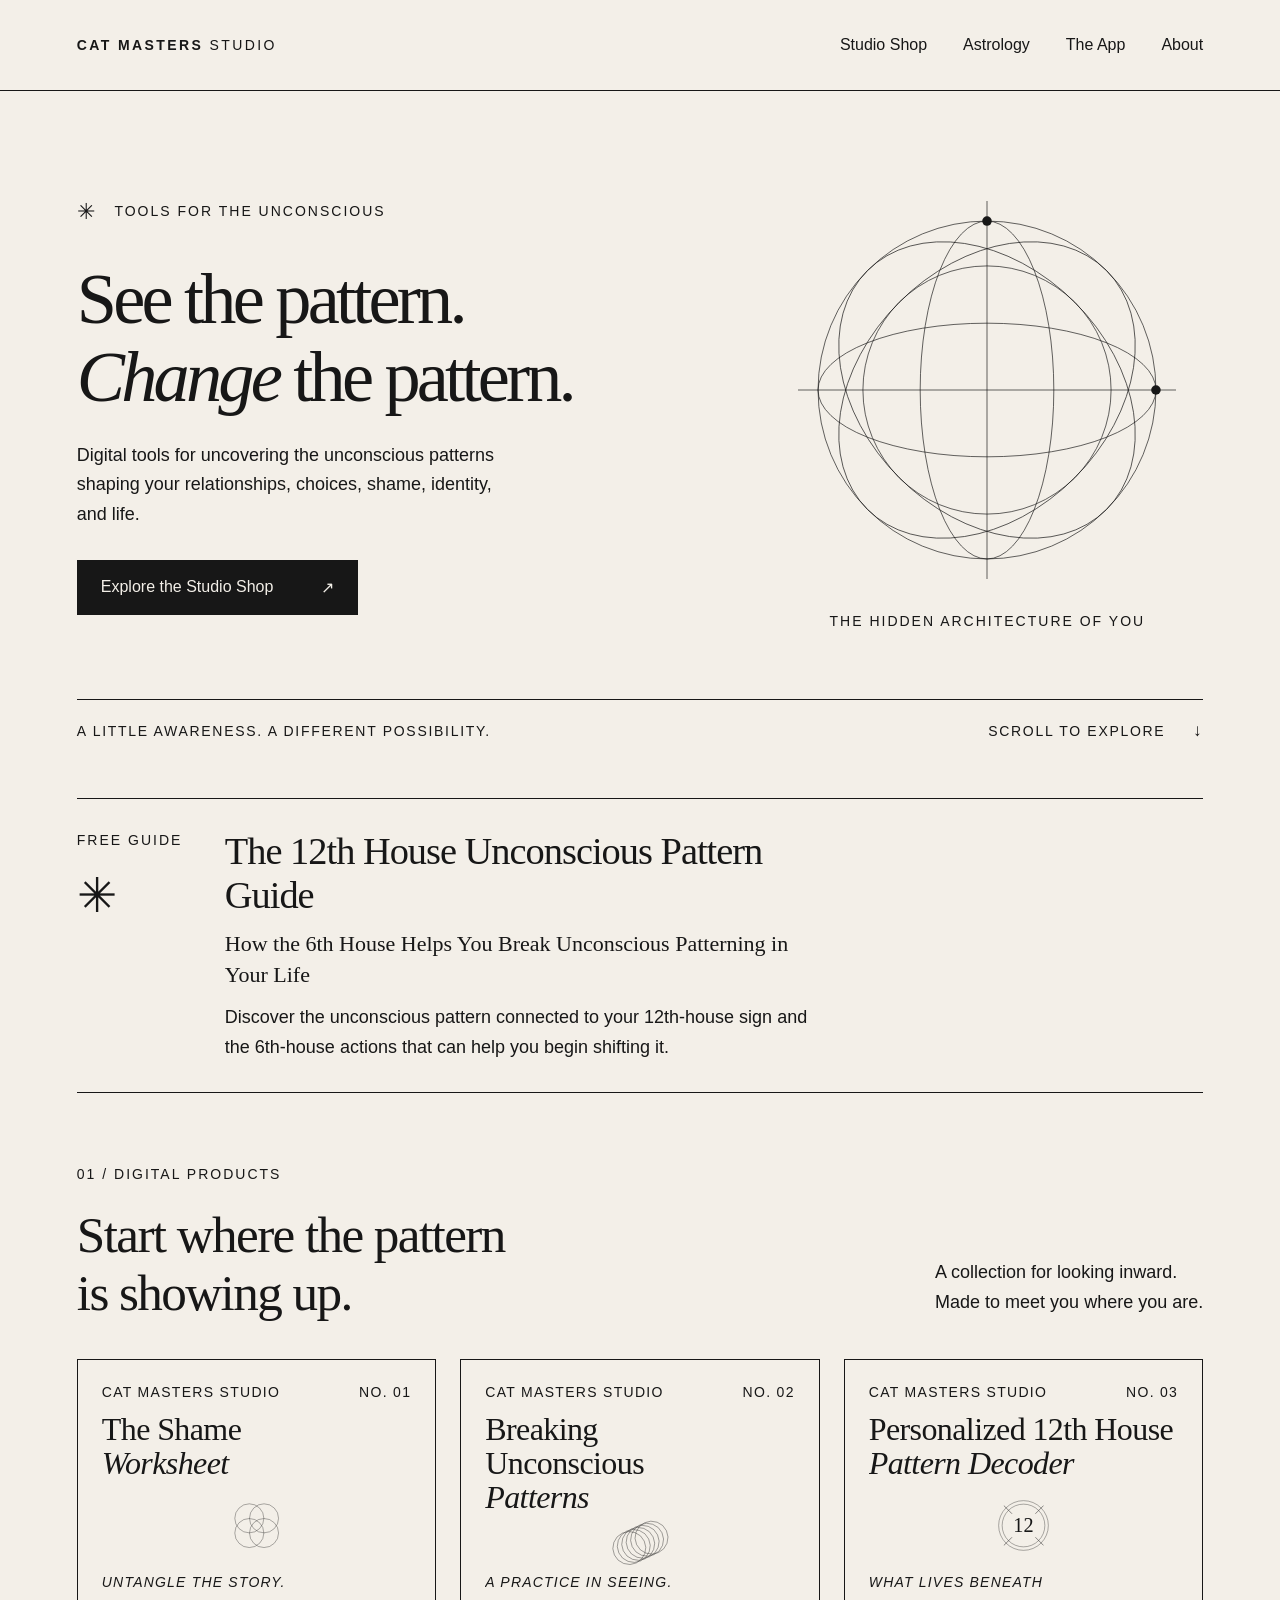
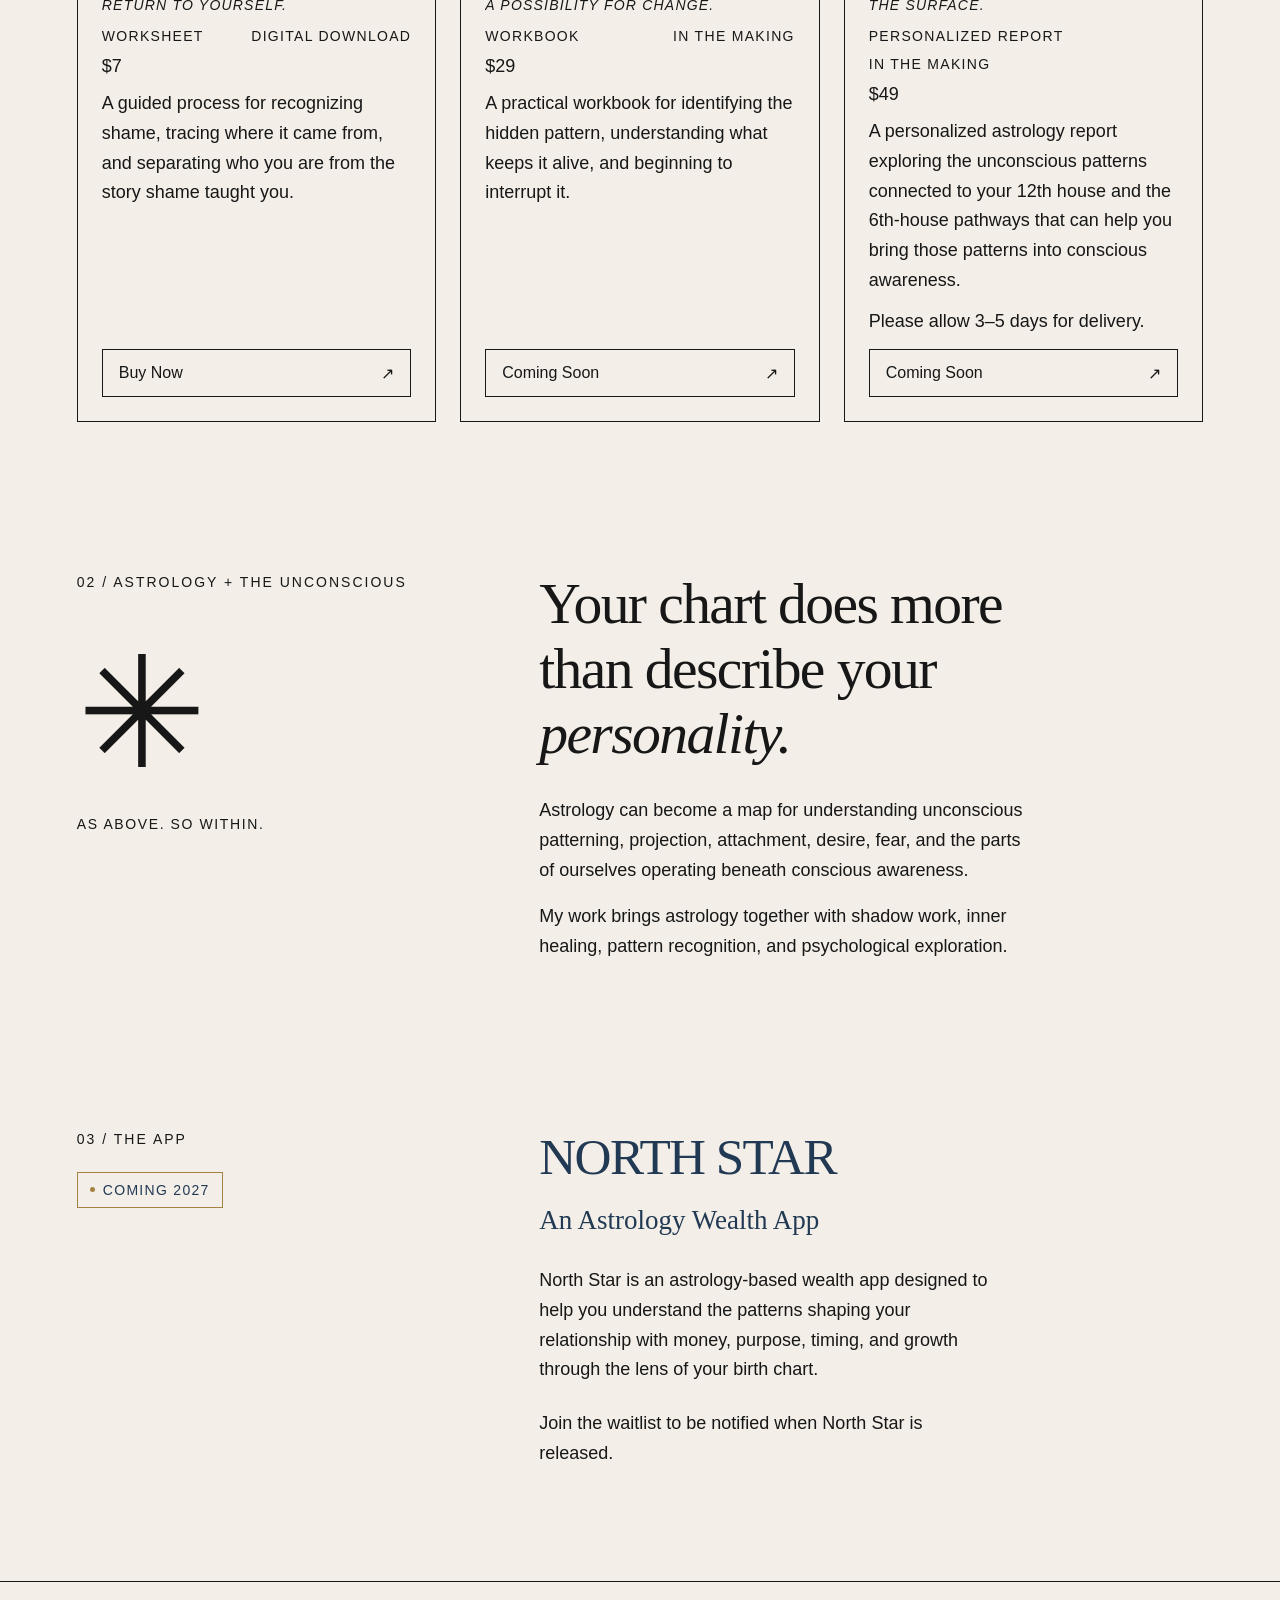
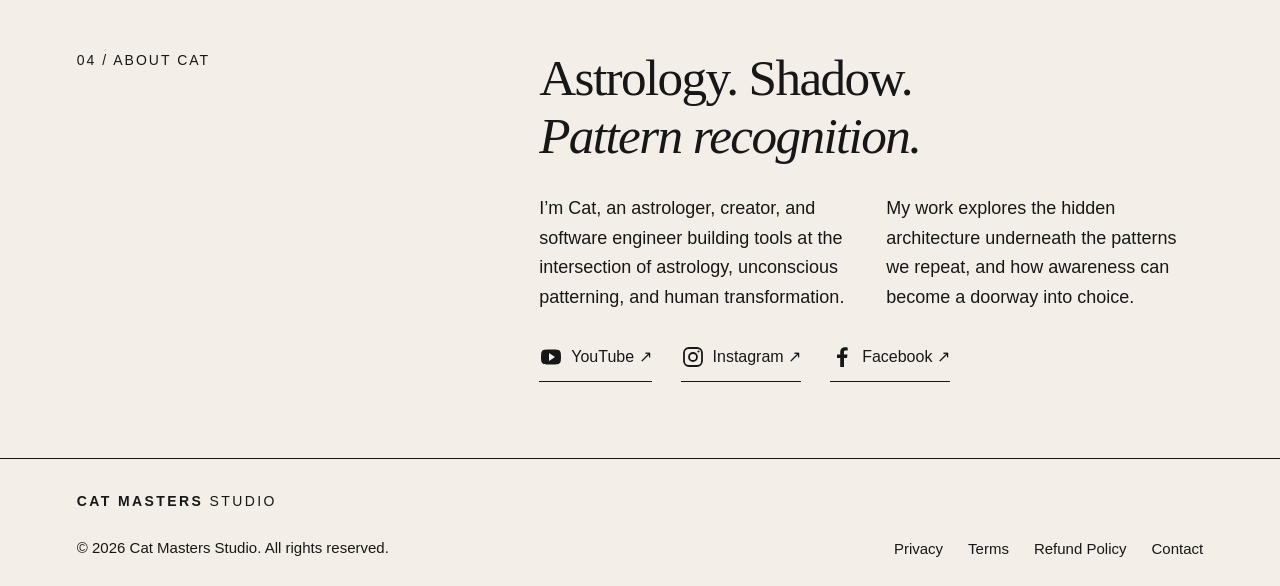
==== commit 5f5ade75: "Connect North Star waitlist to MailerLite" ====
--- a/index.html
+++ b/index.html
@@ -34,6 +34,7 @@
       ml("account", "2680030");
     </script>
     <!-- End MailerLite Universal -->
+    <meta name="p:domain_verify" content="88b8d2dadf3ee9787541eebd03a10f0f" />
   </head>
   <body>
     <header class="site-header">
@@ -312,29 +313,7 @@
             purpose, timing, and growth through the lens of your birth chart.
           </p>
           <p>Join the waitlist to be notified when North Star is released.</p>
-          <form id="waitlist-form">
-            <label class="sr-only" for="email">Email address</label>
-            <div class="form-row">
-              <input
-                id="email"
-                name="email"
-                type="email"
-                placeholder="Your email address"
-                autocomplete="email"
-                required
-              /><button type="submit">
-                JOIN THE WAITLIST <span aria-hidden="true">↗︎</span>
-              </button>
-            </div>
-            <p
-              id="waitlist-message"
-              class="form-message"
-              role="status"
-              aria-live="polite"
-            >
-              An invitation to look a little deeper. Be the first to know.
-            </p>
-          </form>
+          <div class="ml-embedded" data-form="8nmFVO"></div>
         </div>
       </section>
       <section
--- a/styles.css
+++ b/styles.css
@@ -40,6 +40,26 @@
 .north-star .status i{background:var(--star-gold)}
 .north-star .form-row{border-color:var(--star-gold)}
 .north-star .form-row button{color:var(--star-blue)}
+.north-star .ml-embedded{
+  width:100%;
+  max-width:455px;
+  margin-top:29px;
+}
+.north-star .ml-form-embedContainer{
+  width:100%!important;
+  max-width:100%!important;
+  display:block!important;
+}
+.north-star .ml-form-embedWrapper{
+  width:100%!important;
+  max-width:100%!important;
+  margin:0!important;
+}
+.north-star .ml-form-embedBody,
+.north-star .ml-form-successBody{
+  padding-left:0!important;
+  padding-right:0!important;
+}
 /* Business pages share the storefront foundation */
 .business-page{min-height:100vh;display:flex;flex-direction:column}
 .business-main{width:100%;flex:1;padding-top:70px;padding-bottom:80px}
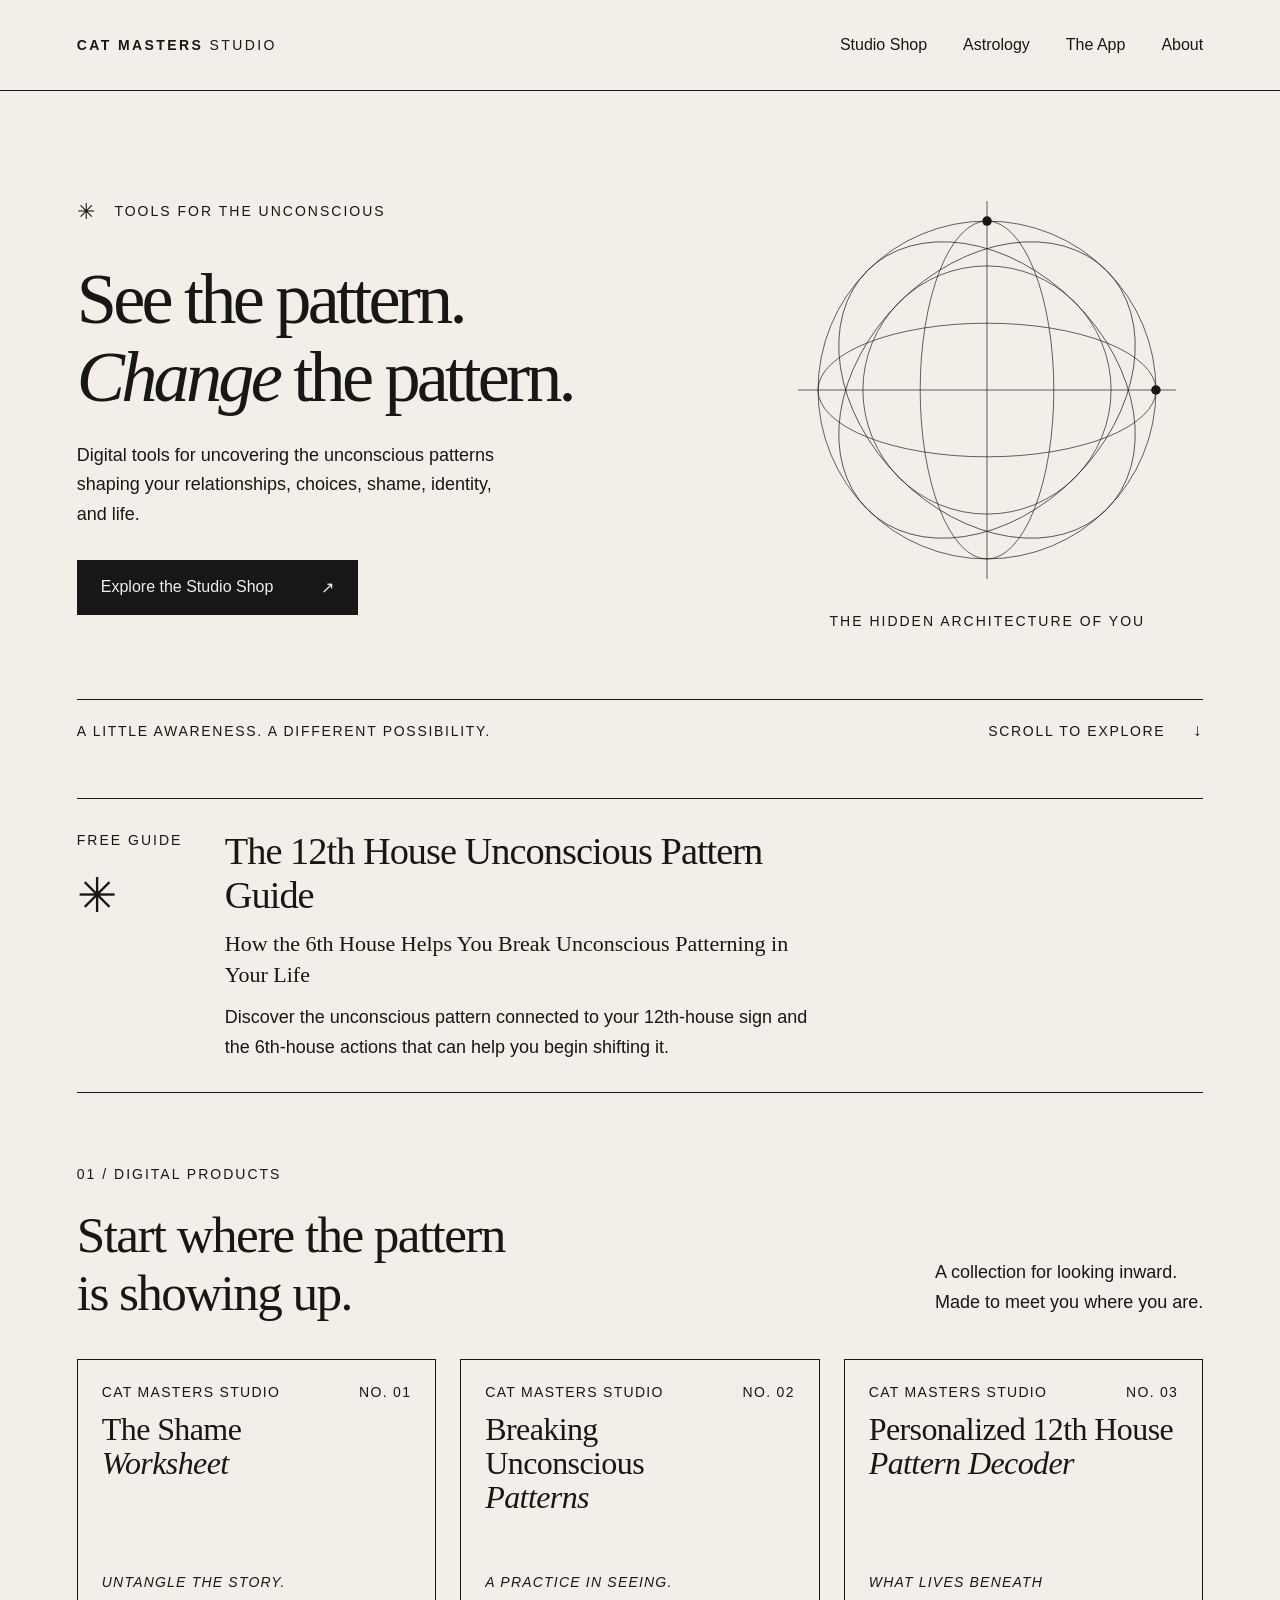
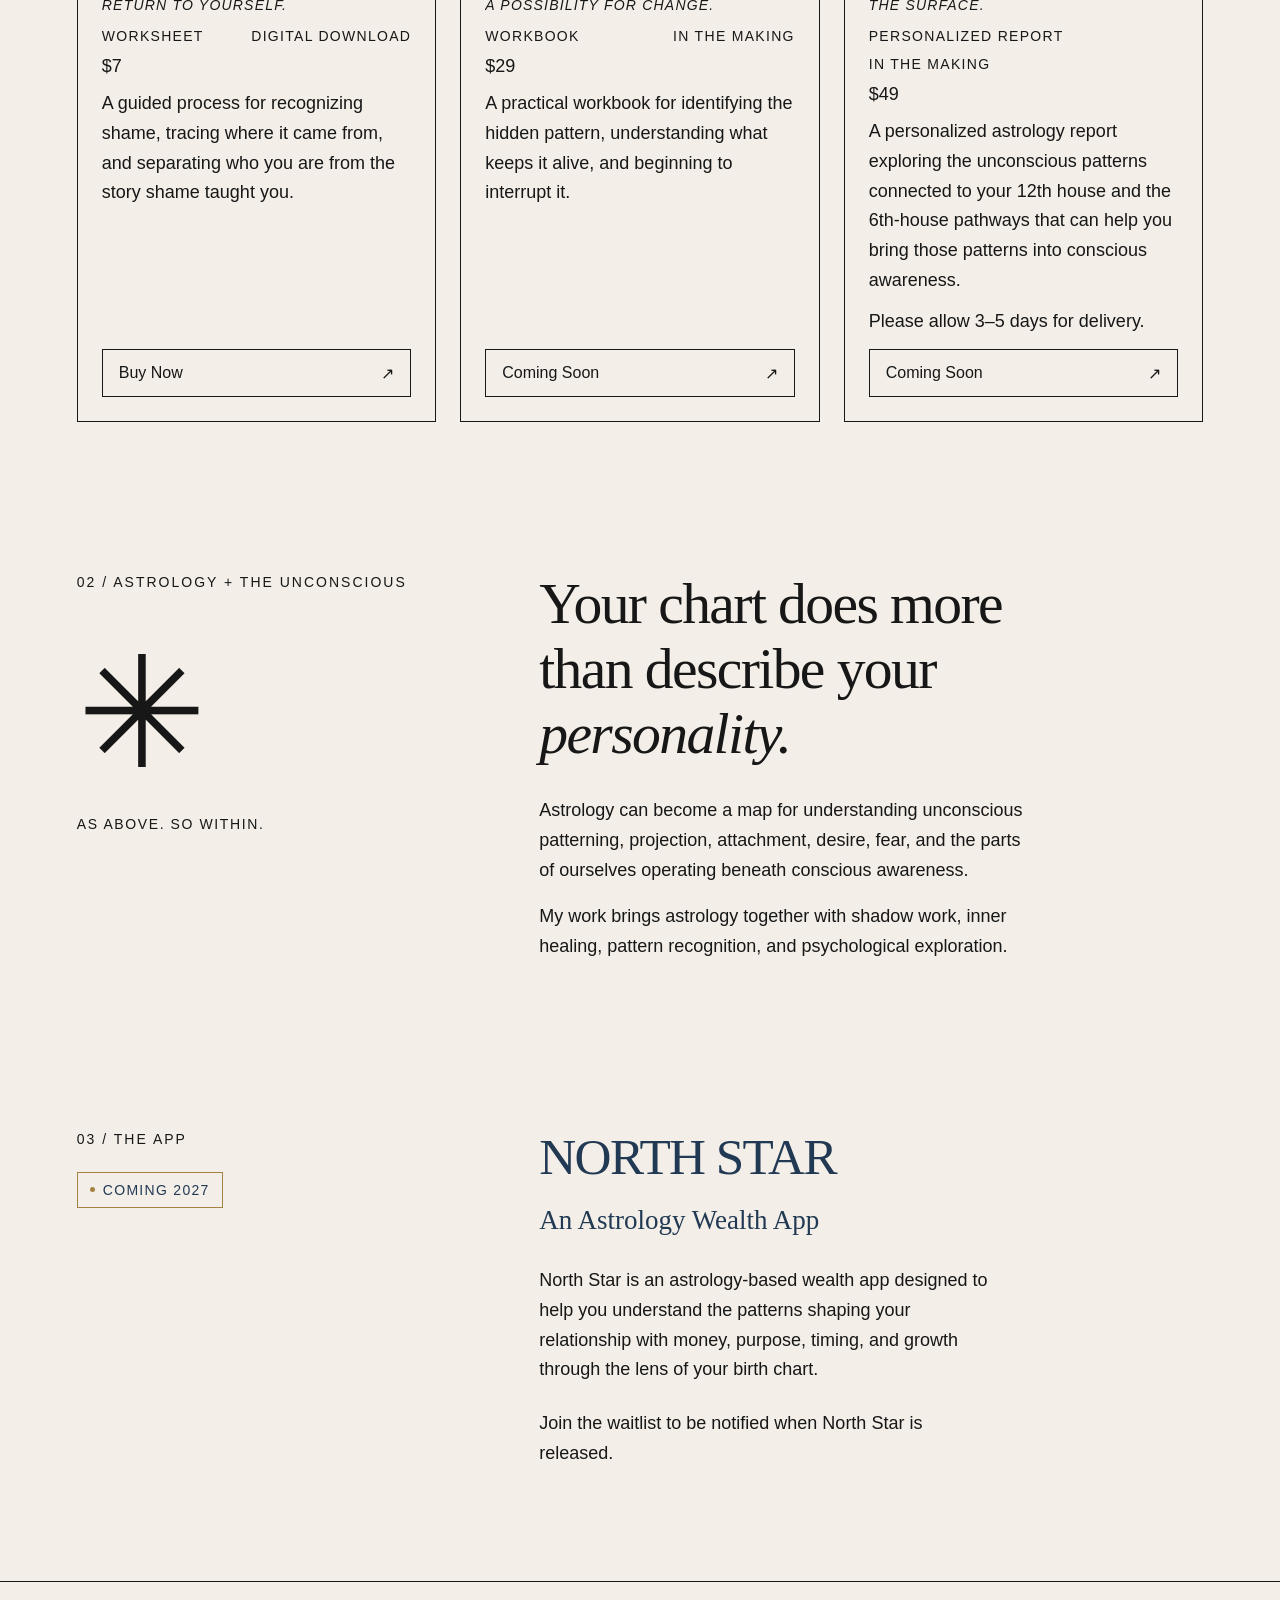
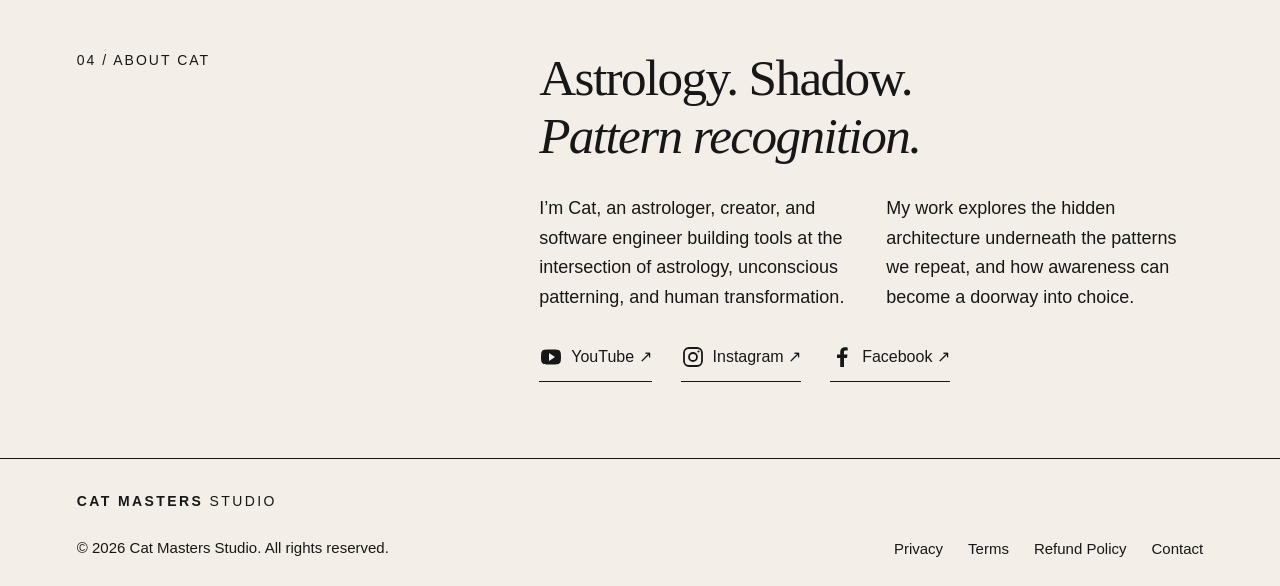
==== commit 43bd490d: "Refactor Studio Shop card foundation" ====
--- a/index.html
+++ b/index.html
@@ -145,120 +145,116 @@
             are.
           </p>
         </div>
-        <div class="product-grid" id="products">
-          <article class="product-card">
-            <div class="product-cover cover-shame">
+        <div class="shop-grid" id="products">
+          <article class="shop-card">
+            <div class="shop-card__visual">
               <img
                 src="assets/shame-workbook.jpg"
                 alt="The Shame Worksheet cover"
                 data-product-image
                 hidden
               />
-              <div class="cover-design">
-                <div class="cover-top">
+              <div class="shop-card__design">
+                <div class="shop-card__top">
                   CAT MASTERS STUDIO <span>NO. 01</span>
                 </div>
-                <div class="cover-title">The Shame<br /><em>Worksheet</em></div>
-                <div class="cover-symbol shame-symbol" aria-hidden="true">
-                  <i></i><i></i><i></i><i></i>
-                </div>
-                <div class="cover-bottom">
+                <div class="shop-card__title">The Shame<br /><em>Worksheet</em></div>
+                <div class="shop-card__tagline">
                   UNTANGLE THE STORY.<br />RETURN TO YOURSELF.
                 </div>
               </div>
             </div>
-            <div class="product-meta">
+            <div class="shop-card__meta">
               <span>WORKSHEET</span><span>DIGITAL DOWNLOAD</span>
             </div>
-            <div class="product-title">
+            <div class="shop-card__price">
               <span>$7</span>
             </div>
-            <p>
-              A guided process for recognizing shame, tracing where it came
-              from, and separating who you are from the story shame taught you.
-            </p>
-
+            <div class="shop-card__description">
+              <p>
+                A guided process for recognizing shame, tracing where it came
+                from, and separating who you are from the story shame taught you.
+              </p>
+            </div>
             <a
-              class="product-button"
+              class="shop-card__action"
               href="https://buy.stripe.com/dRm14n2zn4j06Fxame4Rq00"
               target="_blank"
               rel="noopener noreferrer"
               >Buy Now <span aria-hidden="true">↗︎</span></a
             >
           </article>
-          <article class="product-card">
-            <div class="product-cover cover-patterns">
+          <article class="shop-card">
+            <div class="shop-card__visual">
               <img
                 src="assets/unconscious-patterns.jpg"
                 alt="Breaking Unconscious Patterns cover"
                 data-product-image
                 hidden
               />
-              <div class="cover-design">
-                <div class="cover-top">
+              <div class="shop-card__design">
+                <div class="shop-card__top">
                   CAT MASTERS STUDIO <span>NO. 02</span>
                 </div>
-                <div class="cover-title">
+                <div class="shop-card__title">
                   Breaking<br />Unconscious<br /><em>Patterns</em>
                 </div>
-                <div class="pattern-symbol" aria-hidden="true">
-                  <i></i><i></i><i></i><i></i><i></i><i></i>
-                </div>
-                <div class="cover-bottom">
+                <div class="shop-card__tagline">
                   A PRACTICE IN SEEING.<br />A POSSIBILITY FOR CHANGE.
                 </div>
               </div>
             </div>
-            <div class="product-meta">
+            <div class="shop-card__meta">
               <span>WORKBOOK</span><span>IN THE MAKING</span>
             </div>
-            <div class="product-title">
+            <div class="shop-card__price">
               <span>$29</span>
             </div>
-            <p>
-              A practical workbook for identifying the hidden pattern,
-              understanding what keeps it alive, and beginning to interrupt it.
-            </p>
-            <button class="product-button" disabled>
+            <div class="shop-card__description">
+              <p>
+                A practical workbook for identifying the hidden pattern,
+                understanding what keeps it alive, and beginning to interrupt it.
+              </p>
+            </div>
+            <button class="shop-card__action" disabled>
               Coming Soon <span aria-hidden="true">↗︎</span>
             </button>
           </article>
-          <article class="product-card">
-            <div class="product-cover cover-house">
+          <article class="shop-card">
+            <div class="shop-card__visual">
               <img
                 src="assets/12th-house.jpg"
                 alt="Personalized 12th House Pattern Decoder cover"
                 data-product-image
                 hidden
               />
-              <div class="cover-design">
-                <div class="cover-top">
+              <div class="shop-card__design">
+                <div class="shop-card__top">
                   CAT MASTERS STUDIO <span>NO. 03</span>
                 </div>
-                <div class="cover-title">
+                <div class="shop-card__title">
                   Personalized 12th House<br /><em>Pattern Decoder</em>
                 </div>
-                <div class="house-symbol" aria-hidden="true">
-                  <span>12</span>
-                </div>
-                <div class="cover-bottom">
+                <div class="shop-card__tagline">
                   WHAT LIVES BENEATH<br />THE SURFACE.
                 </div>
               </div>
             </div>
-            <div class="product-meta">
+            <div class="shop-card__meta">
               <span>PERSONALIZED REPORT</span><span>IN THE MAKING</span>
             </div>
-            <div class="product-title">
+            <div class="shop-card__price">
               <span>$49</span>
             </div>
-            <p>
-              A personalized astrology report exploring the unconscious patterns
-              connected to your 12th house and the 6th-house pathways that can
-              help you bring those patterns into conscious awareness.
-            </p>
-            <p>Please allow 3–5 days for delivery.</p>
-            <button class="product-button" disabled>
+            <div class="shop-card__description">
+              <p>
+                A personalized astrology report exploring the unconscious patterns
+                connected to your 12th house and the 6th-house pathways that can
+                help you bring those patterns into conscious awareness.
+              </p>
+              <p>Please allow 3–5 days for delivery.</p>
+            </div>
+            <button class="shop-card__action" disabled>
               Coming Soon <span aria-hidden="true">↗︎</span>
             </button>
           </article>
--- a/styles.css
+++ b/styles.css
@@ -6,7 +6,45 @@
 /* Hero */
 .hero{position:relative;padding-top:89px;padding-bottom:25px;display:grid;grid-template-columns:1.55fr 1fr;align-items:center}.small-star{font-size:22px;vertical-align:middle;margin-right:12px}.hero h1{font-size:clamp(48px,5.65vw,86px);line-height:1.08;letter-spacing:-3.8px;margin:29px 0 25px;position:relative;z-index:1}.hero-description{max-width:440px;color:var(--muted);font-size:18px}.button{margin-top:30px;display:inline-flex;align-items:center;gap:48px;padding:18px 24px;background:var(--ink);color:var(--cream);font-size:16px;transition:background .2s,transform .2s}.button:hover{background:#171717;transform:translateY(-2px)}.hero-art{margin-left:10px;text-align:center}.hero-art svg{width:100%;max-width:420px;stroke:#171717;stroke-width:.7}.hero-art .art-dot{fill:var(--ink);stroke:none}.art-caption{font-size:14px;letter-spacing:2px;display:block;margin-top:8px}.hero-foot{grid-column:1/-1;margin-top:70px;display:flex;justify-content:space-between;align-items:center;font-size:14px;letter-spacing:1.7px;color:var(--muted);padding-top:21px;border-top:1px solid var(--line)}.hero-foot a span{margin-left:22px;font-size:17px}
 /* Digital tools and replaceable covers */
-.tools{padding-top:77px;padding-bottom:89px}.section-heading{display:flex;justify-content:space-between;align-items:flex-end;margin-bottom:37px}h2{font-size:clamp(38px,4vw,58px);letter-spacing:-1.6px;line-height:1.13}.section-heading h2{margin-top:20px}.section-note{font-size:18px;color:var(--muted);padding-bottom:4px}.product-grid{display:grid;grid-template-columns:repeat(3,minmax(0,1fr));gap:27px}.product-card{display:flex;flex-direction:column;min-width:0}.product-cover{height:350px;position:relative;overflow:hidden}.product-cover img{width:100%;height:100%;object-fit:cover;position:absolute;inset:0;z-index:2}.product-cover img[hidden]{display:none}.cover-design{height:100%;padding:24px 26px;position:relative;transition:transform .4s}.product-cover:hover .cover-design{transform:scale(1.025)}.cover-shame{background:#F3EFE8}.cover-patterns{background:#F3EFE8;color:var(--ink)}.cover-house{background:#F3EFE8}.cover-top{display:flex;justify-content:space-between;font-size:14px;letter-spacing:1.3px}.cover-title{font-family:var(--serif);font-size:32px;line-height:1.07;letter-spacing:-.6px;margin-top:29px;position:relative;z-index:1}.cover-bottom{position:absolute;bottom:23px;font-size:14px;line-height:1.6;letter-spacing:1.2px;font-style:italic}.shame-symbol{position:absolute;width:125px;height:125px;top:155px;right:42px}.shame-symbol i{position:absolute;border:1px solid #171717;border-radius:50%;width:84px;height:84px}.shame-symbol i:nth-child(2){left:42px}.shame-symbol i:nth-child(3){top:42px}.shame-symbol i:nth-child(4){top:42px;left:42px}.pattern-symbol{position:absolute;right:30px;bottom:58px;width:165px;height:120px;transform:rotate(-25deg)}.pattern-symbol i{position:absolute;border:1px solid #171717;border-radius:50%;width:95px;height:95px;top:12px}.pattern-symbol i:nth-child(2){left:14px}.pattern-symbol i:nth-child(3){left:28px}.pattern-symbol i:nth-child(4){left:42px}.pattern-symbol i:nth-child(5){left:56px}.pattern-symbol i:nth-child(6){left:70px}.house-symbol{position:absolute;top:157px;right:52px;width:123px;height:123px;border:1px solid #171717;border-radius:50%;display:grid;place-items:center;outline:1px solid #171717;outline-offset:9px}.house-symbol:before,.house-symbol:after{content:'';position:absolute;background:#171717;width:160px;height:1px;transform:rotate(45deg)}.house-symbol:after{transform:rotate(-45deg)}.house-symbol span{font-family:var(--serif);font-size:58px;background:#F3EFE8;position:relative;z-index:1;padding:0 8px}.product-meta{display:flex;justify-content:space-between;margin-top:23px;font-size:14px;letter-spacing:1.3px;color:var(--muted)}.product-title{display:flex;gap:15px;justify-content:space-between;align-items:flex-start;margin-top:12px}.product-title h3{font-size:24px;line-height:1.2;letter-spacing:-.5px}.product-title>span{font-size:18px;padding-top:5px}.product-card>p{color:var(--muted);font-size:18px;margin-top:14px;margin-bottom:24px}.product-button{margin-top:auto;border:1px solid var(--ink);background:transparent;display:flex;justify-content:space-between;align-items:center;padding:14px 18px;font-size:16px;transition:background .2s,color .2s}.product-button:hover{background:var(--ink);color:var(--cream)}.product-button:disabled{color:#171717;border-color:var(--line);cursor:not-allowed;background:transparent}.product-button span{font-size:16px}
+.section-heading{display:flex;justify-content:space-between;align-items:flex-end;margin-bottom:37px}h2{font-size:clamp(38px,4vw,58px);letter-spacing:-1.6px;line-height:1.13}.section-heading h2{margin-top:20px}.section-note{font-size:18px;color:var(--muted);padding-bottom:4px}
+/* Studio Shop: shared card structure and responsive layout */
+.tools{padding-top:61.6px;padding-bottom:71.2px}
+.shop-grid{display:grid;grid-template-columns:repeat(auto-fit,minmax(min(100%,200px),1fr));gap:24px;align-items:stretch}
+.shop-card{display:flex;flex-direction:column;min-width:0;border:1px solid var(--ink);padding:24px;gap:12px}
+.shop-card__visual{display:grid;min-width:0;flex-shrink:0;overflow:hidden;background:var(--cream)}
+.shop-card__visual>img,.shop-card__design{grid-area:1/1}
+.shop-card__visual>img{width:100%;height:100%;min-height:0;object-fit:cover;z-index:2}
+.shop-card__visual>img[hidden]{display:none}
+.shop-card__design{display:grid;grid-template-rows:auto auto minmax(0,1fr) auto;gap:12px;min-width:0;height:232.5px;min-height:min-content;transition:transform .4s}
+.shop-card__visual:hover .shop-card__design{transform:scale(1.025)}
+.shop-card__top{display:flex;justify-content:space-between;align-items:flex-start;gap:12px;font-size:14px;letter-spacing:1.3px;overflow-wrap:anywhere}
+.shop-card__top span{flex-shrink:0}
+.shop-card__title{font-family:var(--serif);font-size:32px;line-height:1.07;letter-spacing:-.6px;min-width:0;overflow-wrap:break-word}
+.shop-card__art{display:grid;place-items:center;min-height:0}
+.shop-card__art>div{position:relative;transform:scale(.35)}
+.shop-card__tagline{grid-row:4;font-size:14px;line-height:1.6;letter-spacing:1.2px;font-style:italic}
+.shop-card__meta{display:flex;justify-content:space-between;gap:12px;flex-wrap:wrap;font-size:14px;letter-spacing:1.3px;color:var(--muted)}
+.shop-card__price{font-size:18px}
+.shop-card__description{display:grid;gap:12px;min-width:0;color:var(--muted);font-size:18px;overflow-wrap:break-word}
+.shop-card__action{margin-top:auto;min-height:48px;border:1px solid var(--ink);background:transparent;display:flex;justify-content:space-between;align-items:center;gap:12px;padding:12px 16px;font-size:16px;transition:background .2s,color .2s}
+.shop-card__action:hover{background:var(--ink);color:var(--cream)}
+.shop-card__action:disabled{color:#171717;border-color:var(--line);cursor:not-allowed;background:transparent}
+.shop-card__action span{font-size:16px}
+@media(min-width:769px) and (max-width:1000px){
+  .shop-card__design{height:202.5px}
+  .shop-card__title{font-size:27px}
+}
+@media(max-width:768px){
+  .tools{padding-top:41.6px;padding-bottom:44px}
+  .tools .section-heading{display:block;margin-bottom:28px}
+  .tools .section-note{margin-top:18px}
+  .shop-grid{grid-template-columns:minmax(0,1fr)}
+  .shop-card{padding:20px;gap:16px}
+  .shop-card__design{height:285px}
+  .shop-card__title{font-size:39px}
+  .shop-card__description{gap:16px}
+  .shop-card__action{min-height:50px}
+}
 /* Astrology */
 .astrology{background:var(--cream);color:var(--ink)}.astrology-inner{padding-top:78px;padding-bottom:82px;display:grid;grid-template-columns:1fr 1.65fr;gap:60px}.astrology .eyebrow{color:#171717}.orbit-mark{font-size:155px;font-weight:100;color:#171717;line-height:1;margin-top:42px}.dark-note{font-size:14px;letter-spacing:1.6px;display:block;margin-top:25px;color:#171717}.astrology h2{font-size:clamp(42px,4.5vw,65px)}.astrology-copy{max-width:485px;margin-top:30px;color:#171717;font-size:18px}.astrology-copy p+p{margin-top:17px}
 /* App and waitlist */
@@ -76,8 +114,8 @@
 @media(max-width:700px){.business-main{padding-top:45px;padding-bottom:50px}.policy-content h1{letter-spacing:-1.5px}.policy-section h2{font-size:25px}.footer-bottom nav{gap:18px}}
 /* Tablet and mobile */
 @media(min-width:1440px){.site-header{padding-left:max(6%,calc((100vw - 1268px)/2));padding-right:max(6%,calc((100vw - 1268px)/2))}}
-@media(max-width:1000px){.hero h1{letter-spacing:-2.4px}.product-cover{height:300px}.cover-design{padding:20px}.cover-title{font-size:27px}.shame-symbol{right:25px;transform:scale(.85)}.pattern-symbol{right:12px;transform:rotate(-25deg) scale(.8)}.house-symbol{right:33px;transform:scale(.8)}.product-title h3{font-size:22px}.astrology-inner,.app,.about{gap:30px;grid-template-columns:.85fr 1.65fr}}
-@media(max-width:700px){html{scroll-padding-top:110px}.site-header{height:auto;min-height:95px;padding-top:20px;padding-bottom:16px;flex-wrap:wrap;gap:13px}.brand{font-size:14px}.site-header nav{gap:25px;font-size:16px;width:100%}.site-header nav a{padding:3px 0}.hero{padding-top:49px;grid-template-columns:1fr}.hero h1{font-size:clamp(43px,8.7vw,61px);letter-spacing:-2.3px;margin-top:24px}.hero-description{font-size:18px;max-width:350px}.hero-art{position:relative;max-width:280px;margin:40px auto 0;width:75%}.hero-art svg{width:100%}.hero-foot{margin-top:37px;font-size:14px;letter-spacing:1px;gap:15px}.hero-foot a{white-space:nowrap}.hero-foot a span{margin-left:5px}.tools{padding-top:52px;padding-bottom:55px}.section-heading{display:block;margin-bottom:28px}.section-note{margin-top:18px}.product-grid{grid-template-columns:1fr;gap:37px}.product-cover{height:390px}.cover-design{padding:28px}.cover-title{font-size:39px;margin-top:36px}.cover-top{font-size:14px}.cover-bottom{font-size:14px;bottom:27px}.shame-symbol{top:184px;right:65px;transform:scale(1.15)}.pattern-symbol{right:50px;bottom:70px;transform:rotate(-25deg) scale(1.1)}.house-symbol{top:200px;right:75px;transform:scale(1.05)}.product-meta{font-size:14px}.product-title h3{font-size:27px}.product-card>p{font-size:18px}.product-button{font-size:16px}.astrology-inner,.app,.about{grid-template-columns:1fr;gap:30px;padding-top:49px;padding-bottom:49px}.orbit-mark,.dark-note{display:none}.astrology h2{font-size:43px}.astrology-copy{font-size:18px}.app-label{display:flex;justify-content:space-between;align-items:center}.status{margin:0}.about-body{grid-template-columns:1fr;gap:15px}.footer-bottom{align-items:flex-start;flex-direction:column;gap:18px}.footer-bottom nav{font-size:15px}h2{font-size:39px}.eyebrow{font-size:14px;letter-spacing:1.5px}}
+@media(max-width:1000px){.hero h1{letter-spacing:-2.4px}.astrology-inner,.app,.about{gap:30px;grid-template-columns:.85fr 1.65fr}}
+@media(max-width:700px){html{scroll-padding-top:110px}.site-header{height:auto;min-height:95px;padding-top:20px;padding-bottom:16px;flex-wrap:wrap;gap:13px}.brand{font-size:14px}.site-header nav{gap:25px;font-size:16px;width:100%}.site-header nav a{padding:3px 0}.hero{padding-top:49px;grid-template-columns:1fr}.hero h1{font-size:clamp(43px,8.7vw,61px);letter-spacing:-2.3px;margin-top:24px}.hero-description{font-size:18px;max-width:350px}.hero-art{position:relative;max-width:280px;margin:40px auto 0;width:75%}.hero-art svg{width:100%}.hero-foot{margin-top:37px;font-size:14px;letter-spacing:1px;gap:15px}.hero-foot a{white-space:nowrap}.hero-foot a span{margin-left:5px}.section-heading{display:block;margin-bottom:28px}.section-note{margin-top:18px}.astrology-inner,.app,.about{grid-template-columns:1fr;gap:30px;padding-top:49px;padding-bottom:49px}.orbit-mark,.dark-note{display:none}.astrology h2{font-size:43px}.astrology-copy{font-size:18px}.app-label{display:flex;justify-content:space-between;align-items:center}.status{margin:0}.about-body{grid-template-columns:1fr;gap:15px}.footer-bottom{align-items:flex-start;flex-direction:column;gap:18px}.footer-bottom nav{font-size:15px}h2{font-size:39px}.eyebrow{font-size:14px;letter-spacing:1.5px}}
 @media(prefers-reduced-motion:reduce){html{scroll-behavior:auto}*,*:before,*:after{transition:none!important}}
 
 /* Featured free guide, separate from the paid product grid */
@@ -131,37 +169,3 @@
   .free-guide-inner{grid-template-columns:minmax(0,1fr)}
   .free-guide-action{grid-column:1;max-width:none;padding-top:20px;border-top:1px solid var(--ink)}
 }
-/* Tools cards: explicit borders, tighter proportions, and equal desktop heights */
-.tools{padding-top:61.6px;padding-bottom:71.2px}
-.tools .product-grid{grid-template-columns:repeat(3,minmax(0,1fr));gap:24px;align-items:stretch}
-.tools .product-card{border:1px solid #171717;padding:24px;min-height:0;height:100%;gap:12px;min-width:0}
-.tools .product-cover{height:232.5px;flex-shrink:0;width:100%}
-.tools .cover-design{display:grid;grid-template-rows:auto auto minmax(0,1fr) auto;gap:12px;padding:0}
-.tools .cover-top{gap:12px;align-items:flex-start;overflow-wrap:anywhere}
-.tools .cover-top span{flex-shrink:0}
-.tools .cover-title{margin-top:0;align-self:start;overflow-wrap:break-word}
-.tools .cover-bottom{position:static}
-.tools .shame-symbol,.tools .pattern-symbol,.tools .house-symbol{position:relative;top:auto;right:auto;bottom:auto;grid-row:3;justify-self:center;align-self:center;transform:scale(.35)}
-.tools .pattern-symbol{transform:rotate(-25deg) scale(.35)}
-.tools .product-meta{margin-top:0;gap:12px;flex-wrap:wrap}
-.tools .product-title{margin-top:0;gap:12px}
-.tools .product-title h3{min-width:0;overflow-wrap:break-word}
-.tools .product-title>span{flex-shrink:0;padding-top:0}
-.tools .product-card>p{margin:0;font-size:18px}
-.tools .product-button{margin-top:auto;min-height:48px;padding:12px 16px}
-@media(min-width:769px) and (max-width:1000px){
-  .tools .product-cover{height:202.5px}
-}
-/* One full-width card per row at mobile and small-tablet widths */
-@media(max-width:768px){
-  .tools{padding-top:41.6px;padding-bottom:44px}
-  .tools .section-heading{display:block;margin-bottom:28px}
-  .tools .section-note{margin-top:18px}
-  .tools .product-grid{grid-template-columns:minmax(0,1fr);gap:24px}
-  .tools .product-card{width:100%;padding:20px;height:auto;min-height:0;gap:16px}
-  .tools .product-cover{height:285px}
-  .tools .cover-title{font-size:39px}
-  .tools .product-title h3{font-size:27px}
-  .tools .product-card>p{font-size:18px;overflow-wrap:break-word}
-  .tools .product-button{font-size:16px;min-height:50px}
-}
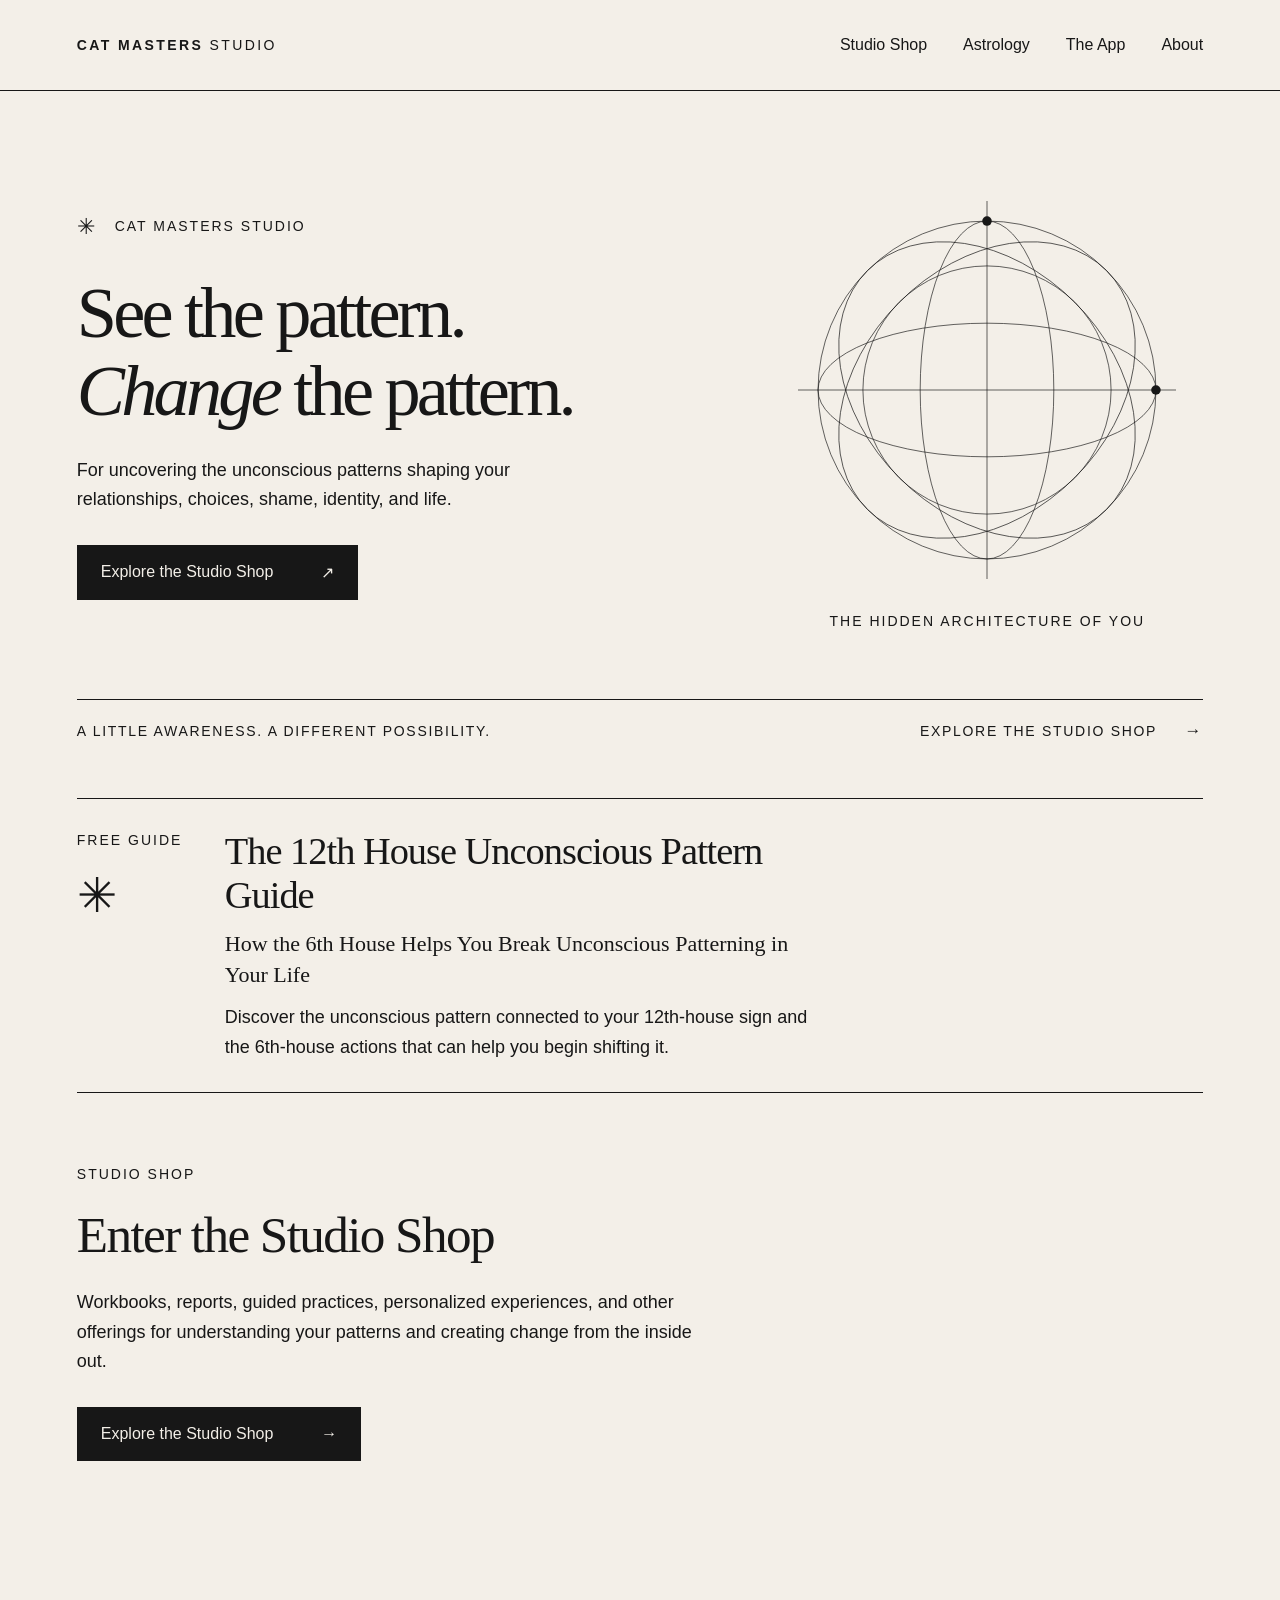
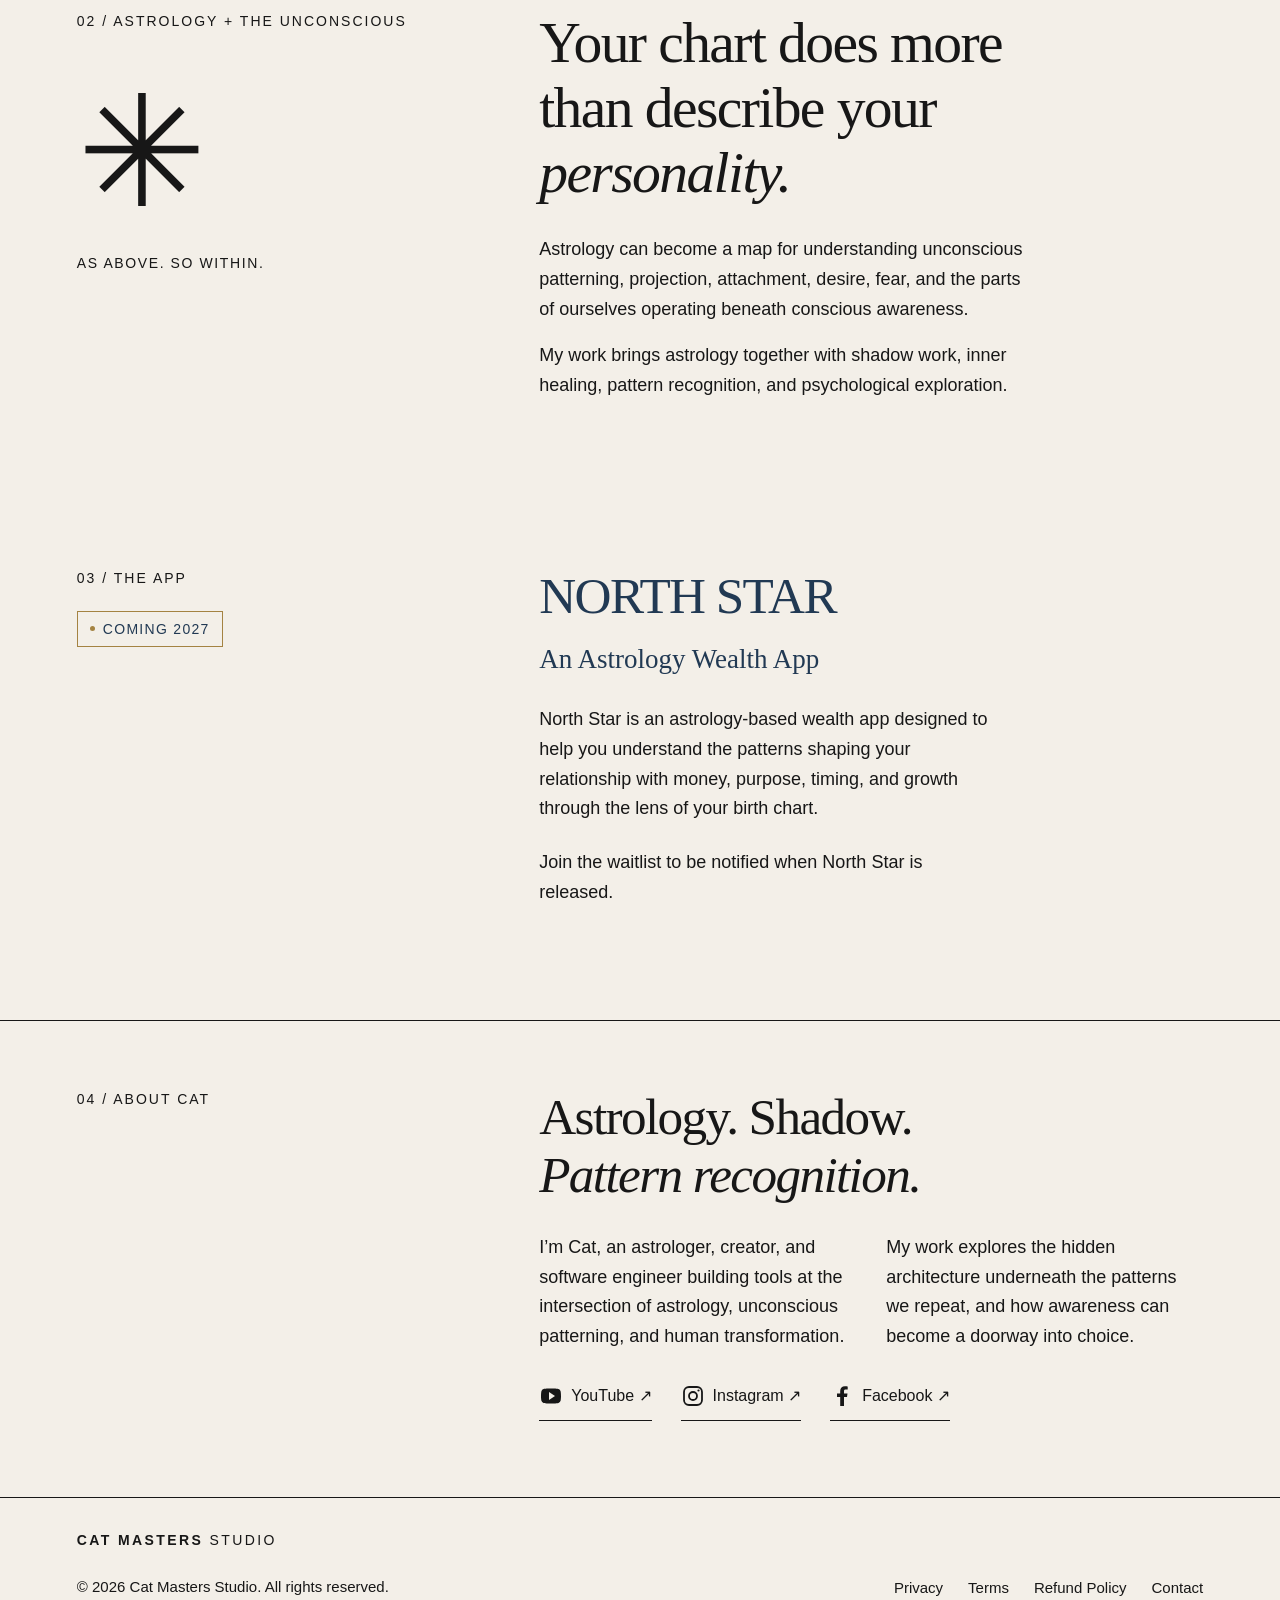
==== commit e599a4da: "Create Studio Shop page and simplify homepage" ====
--- a/index.html
+++ b/index.html
@@ -6,9 +6,9 @@
     <meta name="viewport" content="width=device-width, initial-scale=1.0" />
     <meta
       name="description"
-      content="Digital tools for unconscious patterning, shadow work, shame, astrology, and self-understanding."
+      content="Workbooks, reports, guided practices, personalized experiences, and other offerings for understanding your patterns and creating change from the inside out."
     />
-    <title>Cat Masters Studio | Tools for the Unconscious</title>
+    <title>Cat Masters Studio</title>
     <link rel="stylesheet" href="styles.css" />
     <script src="script.js" defer></script>
     <!-- MailerLite Universal -->
@@ -42,7 +42,7 @@
         >CAT MASTERS <span>STUDIO</span></a
       >
       <nav aria-label="Main navigation">
-        <a href="#tools">Studio Shop</a><a href="#astrology">Astrology</a
+        <a href="shop.html">Studio Shop</a><a href="#astrology">Astrology</a
         ><a href="#app">The App</a><a href="#about">About</a>
       </nav>
     </header>
@@ -50,16 +50,16 @@
       <section class="hero section-wrap" id="home" aria-labelledby="hero-title">
         <div class="hero-copy">
           <p class="eyebrow">
-            <span class="small-star">✳︎</span> TOOLS FOR THE UNCONSCIOUS
+            <span class="small-star">✳︎</span> CAT MASTERS STUDIO
           </p>
           <h1 id="hero-title">
             See the pattern.<br /><em>Change</em> the pattern.
           </h1>
           <p class="hero-description">
-            Digital tools for uncovering the unconscious patterns shaping your
+            For uncovering the unconscious patterns shaping your
             relationships, choices, shame, identity, and life.
           </p>
-          <a class="button" href="#tools"
+          <a class="button" href="shop.html"
             >Explore the Studio Shop <span aria-hidden="true">↗︎</span></a
           >
         </div>
@@ -96,8 +96,8 @@
         </div>
         <div class="hero-foot">
           <span>A LITTLE AWARENESS. A DIFFERENT POSSIBILITY.</span
-          ><a href="#tools" aria-label="Scroll to digital tools"
-            >SCROLL TO EXPLORE <span aria-hidden="true">↓</span></a
+          ><a href="shop.html" aria-label="Explore the Studio Shop"
+            >EXPLORE THE STUDIO SHOP <span aria-hidden="true">→</span></a
           >
         </div>
       </section>
@@ -129,136 +129,15 @@
         </div>
       </section>
       <section
-        class="tools section-wrap"
-        id="tools"
-        aria-labelledby="tools-title"
-      >
-        <div class="section-heading">
-          <div>
-            <p class="eyebrow">01 / DIGITAL PRODUCTS</p>
-            <h2 id="tools-title">
-              Start where the pattern<br />is showing up.
-            </h2>
-          </div>
-          <p class="section-note">
-            A collection for looking inward.<br />Made to meet you where you
-            are.
-          </p>
-        </div>
-        <div class="shop-grid" id="products">
-          <article class="shop-card">
-            <div class="shop-card__visual">
-              <img
-                src="assets/shame-workbook.jpg"
-                alt="The Shame Worksheet cover"
-                data-product-image
-                hidden
-              />
-              <div class="shop-card__design">
-                <div class="shop-card__top">
-                  CAT MASTERS STUDIO <span>NO. 01</span>
-                </div>
-                <div class="shop-card__title">The Shame<br /><em>Worksheet</em></div>
-                <div class="shop-card__tagline">
-                  UNTANGLE THE STORY.<br />RETURN TO YOURSELF.
-                </div>
-              </div>
-            </div>
-            <div class="shop-card__meta">
-              <span>WORKSHEET</span><span>DIGITAL DOWNLOAD</span>
-            </div>
-            <div class="shop-card__price">
-              <span>$7</span>
-            </div>
-            <div class="shop-card__description">
-              <p>
-                A guided process for recognizing shame, tracing where it came
-                from, and separating who you are from the story shame taught you.
-              </p>
-            </div>
-            <a
-              class="shop-card__action"
-              href="https://buy.stripe.com/dRm14n2zn4j06Fxame4Rq00"
-              target="_blank"
-              rel="noopener noreferrer"
-              >Buy Now <span aria-hidden="true">↗︎</span></a
-            >
-          </article>
-          <article class="shop-card">
-            <div class="shop-card__visual">
-              <img
-                src="assets/unconscious-patterns.jpg"
-                alt="Breaking Unconscious Patterns cover"
-                data-product-image
-                hidden
-              />
-              <div class="shop-card__design">
-                <div class="shop-card__top">
-                  CAT MASTERS STUDIO <span>NO. 02</span>
-                </div>
-                <div class="shop-card__title">
-                  Breaking<br />Unconscious<br /><em>Patterns</em>
-                </div>
-                <div class="shop-card__tagline">
-                  A PRACTICE IN SEEING.<br />A POSSIBILITY FOR CHANGE.
-                </div>
-              </div>
-            </div>
-            <div class="shop-card__meta">
-              <span>WORKBOOK</span><span>IN THE MAKING</span>
-            </div>
-            <div class="shop-card__price">
-              <span>$29</span>
-            </div>
-            <div class="shop-card__description">
-              <p>
-                A practical workbook for identifying the hidden pattern,
-                understanding what keeps it alive, and beginning to interrupt it.
-              </p>
-            </div>
-            <button class="shop-card__action" disabled>
-              Coming Soon <span aria-hidden="true">↗︎</span>
-            </button>
-          </article>
-          <article class="shop-card">
-            <div class="shop-card__visual">
-              <img
-                src="assets/12th-house.jpg"
-                alt="Personalized 12th House Pattern Decoder cover"
-                data-product-image
-                hidden
-              />
-              <div class="shop-card__design">
-                <div class="shop-card__top">
-                  CAT MASTERS STUDIO <span>NO. 03</span>
-                </div>
-                <div class="shop-card__title">
-                  Personalized 12th House<br /><em>Pattern Decoder</em>
-                </div>
-                <div class="shop-card__tagline">
-                  WHAT LIVES BENEATH<br />THE SURFACE.
-                </div>
-              </div>
-            </div>
-            <div class="shop-card__meta">
-              <span>PERSONALIZED REPORT</span><span>IN THE MAKING</span>
-            </div>
-            <div class="shop-card__price">
-              <span>$49</span>
-            </div>
-            <div class="shop-card__description">
-              <p>
-                A personalized astrology report exploring the unconscious patterns
-                connected to your 12th house and the 6th-house pathways that can
-                help you bring those patterns into conscious awareness.
-              </p>
-              <p>Please allow 3–5 days for delivery.</p>
-            </div>
-            <button class="shop-card__action" disabled>
-              Coming Soon <span aria-hidden="true">↗︎</span>
-            </button>
-          </article>
-        </div>
+        class="shop-gateway section-wrap"
+        aria-labelledby="shop-gateway-title"
+      >
+        <p class="eyebrow">STUDIO SHOP</p>
+        <h2 id="shop-gateway-title">Enter the Studio Shop</h2>
+        <p class="shop-intro">Workbooks, reports, guided practices, personalized experiences, and other offerings for understanding your patterns and creating change from the inside out.</p>
+        <a class="button" href="shop.html"
+          >Explore the Studio Shop <span aria-hidden="true">→</span></a
+        >
       </section>
       <section
         class="astrology"
--- a/styles.css
+++ b/styles.css
@@ -169,3 +169,14 @@
   .free-guide-inner{grid-template-columns:minmax(0,1fr)}
   .free-guide-action{grid-column:1;max-width:none;padding-top:20px;border-top:1px solid var(--ink)}
 }
+
+/* Studio Shop gateway and dedicated page; cards use the shared shop system. */
+.shop-gateway,.shop-page{padding-top:61.6px;padding-bottom:71.2px}
+.shop-gateway h2{margin-top:20px}
+.shop-intro{max-width:650px;margin-top:24px;font-size:18px;color:var(--muted)}
+.shop-page-intro{margin-bottom:37px}
+.shop-page h1{font-size:clamp(48px,5.65vw,86px);line-height:1.08;letter-spacing:-2.4px;margin-top:20px}
+@media(max-width:768px){
+  .shop-gateway,.shop-page{padding-top:41.6px;padding-bottom:44px}
+  .shop-page-intro{margin-bottom:28px}
+}
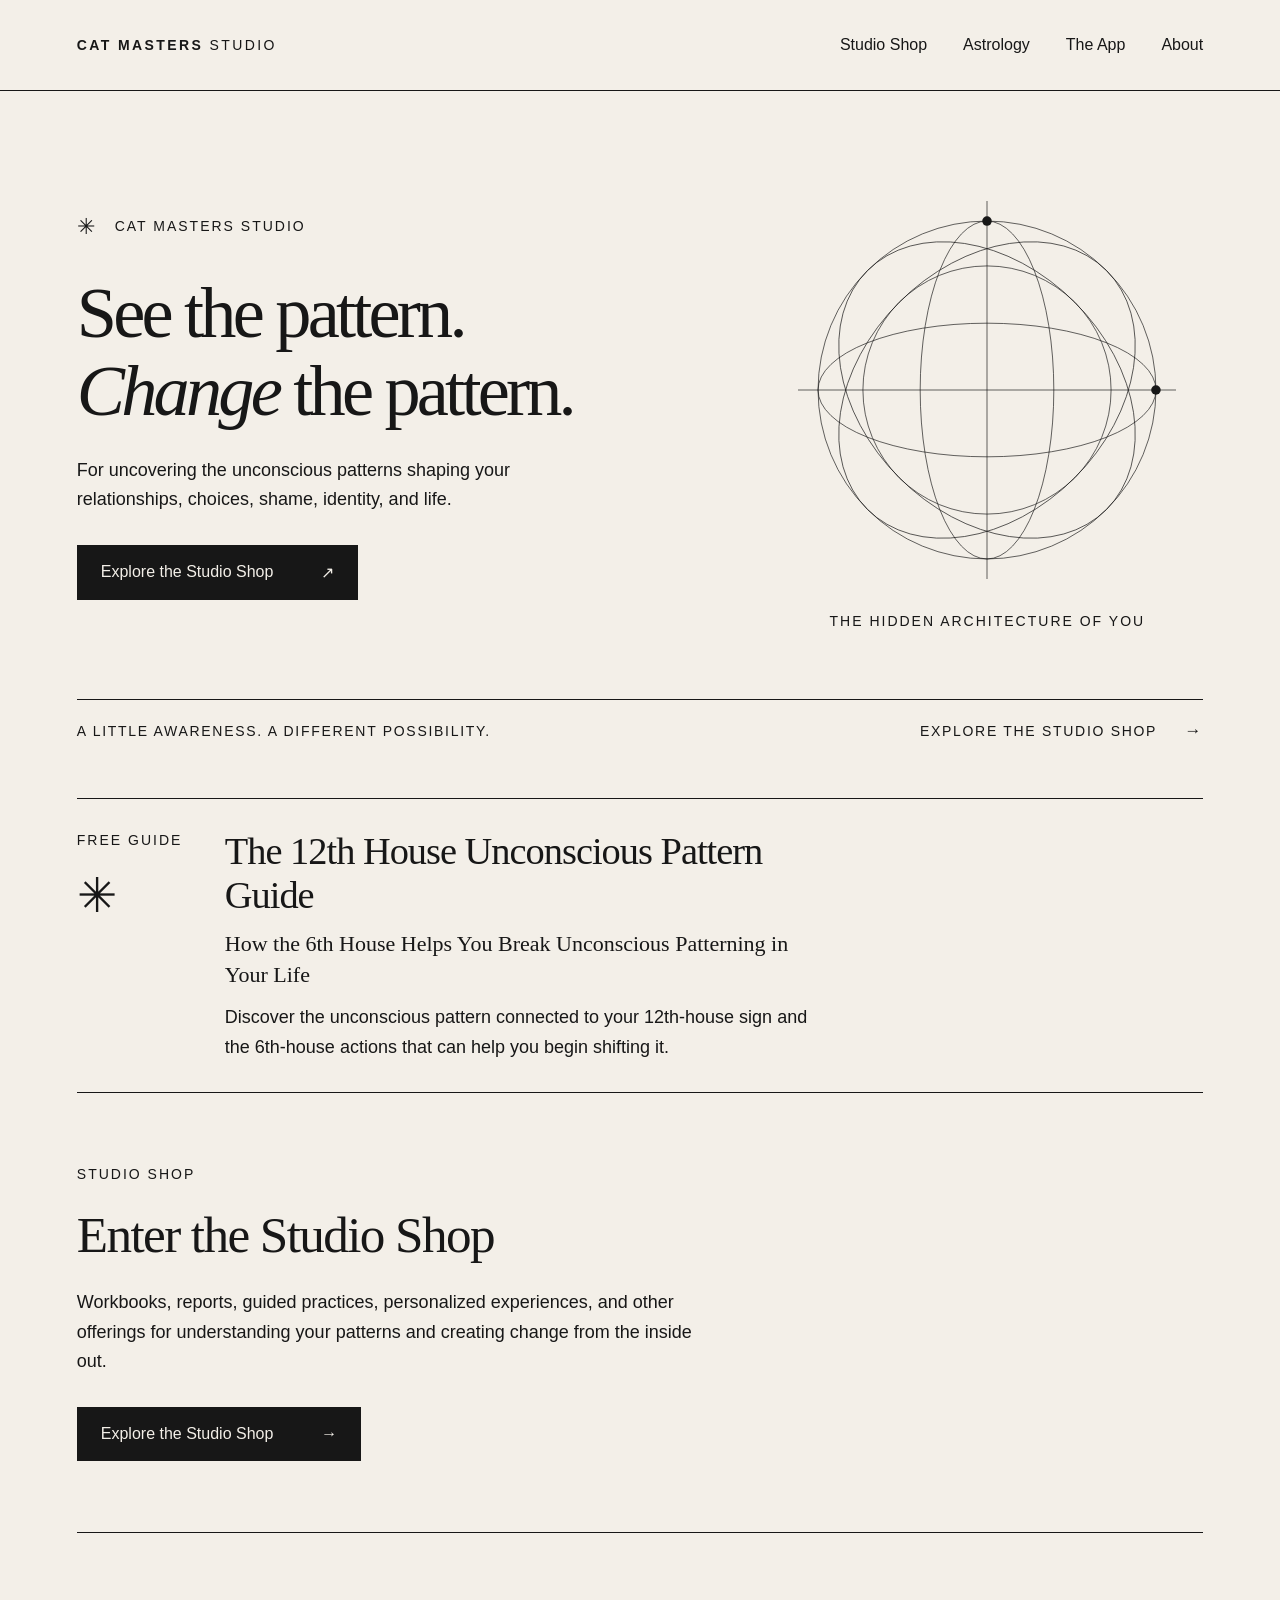
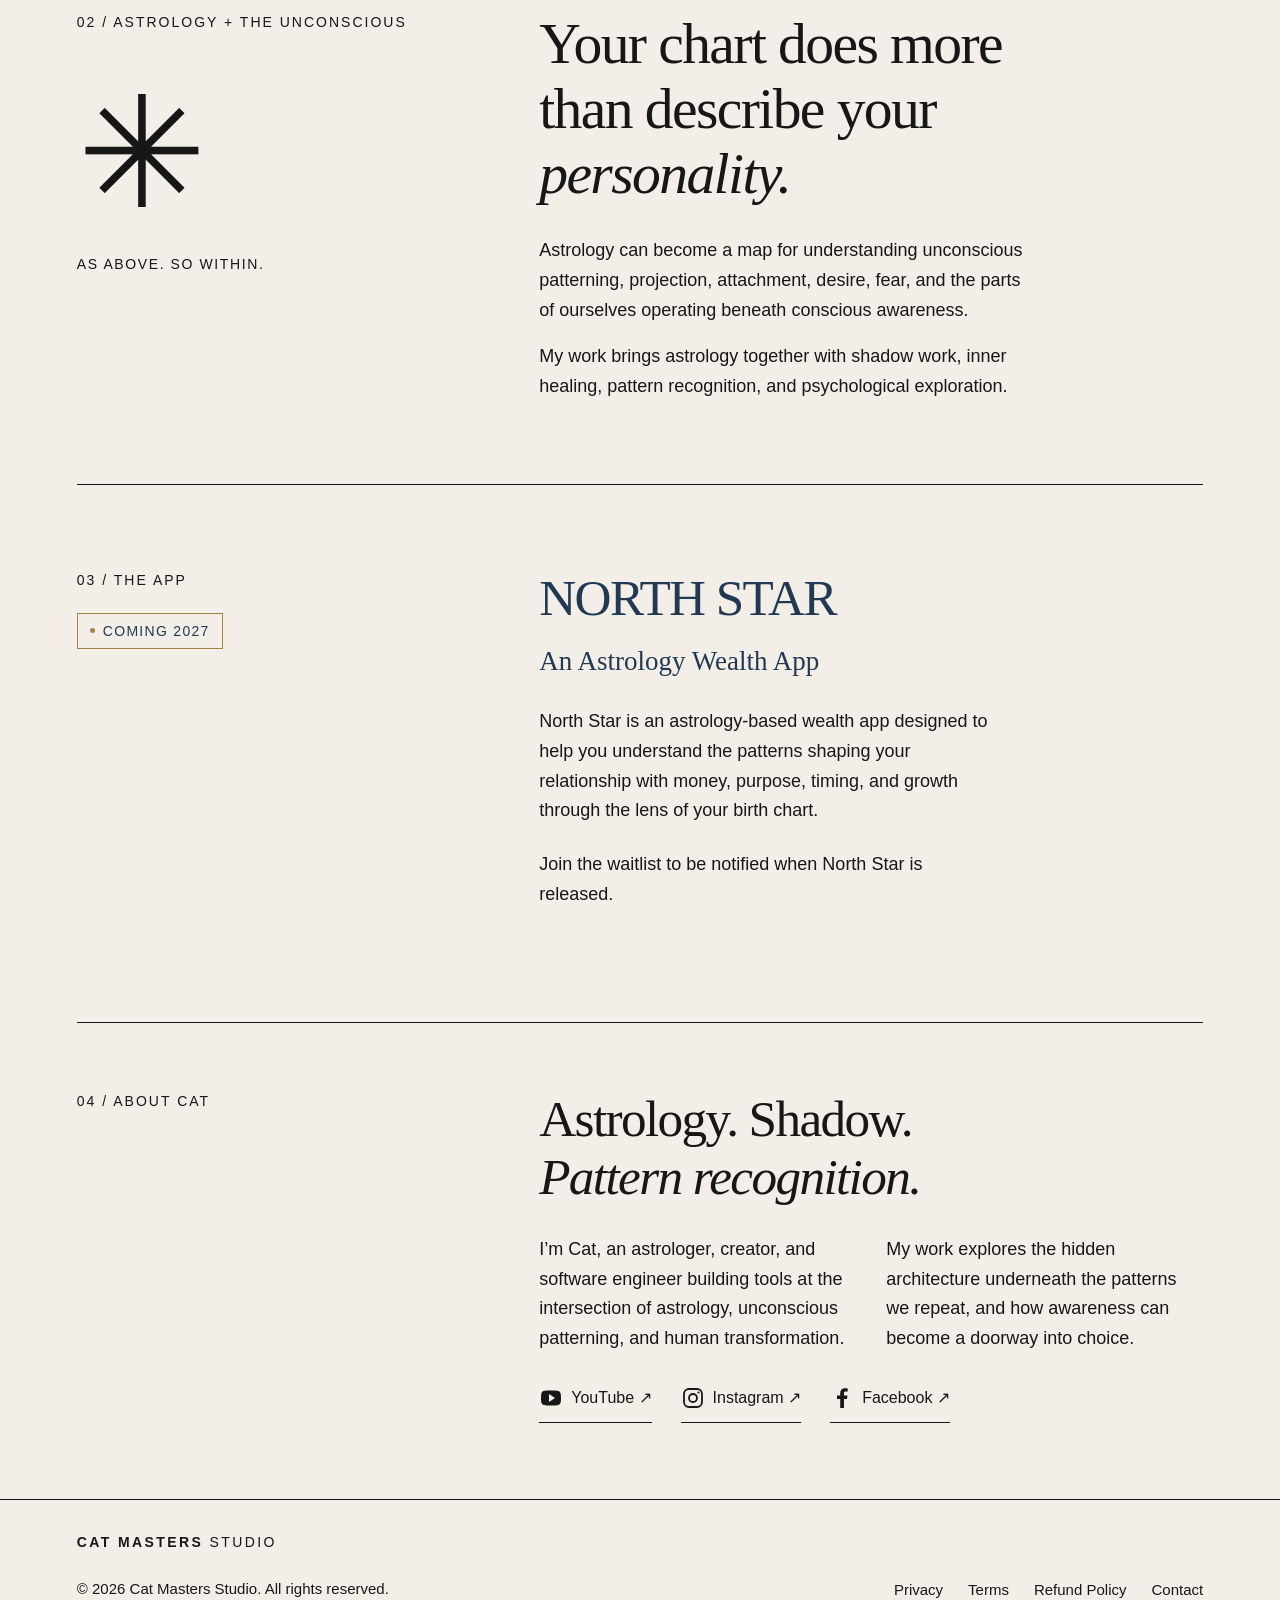
==== commit 9277ac01: "Add natal transit intake and update shop" ====
--- a/index.html
+++ b/index.html
@@ -144,7 +144,8 @@
         id="astrology"
         aria-labelledby="astrology-title"
       >
-        <div class="section-wrap astrology-inner">
+        <div class="section-wrap">
+          <div class="astrology-inner">
           <div>
             <p class="eyebrow">02 / ASTROLOGY + THE UNCONSCIOUS</p>
             <div class="orbit-mark" aria-hidden="true">✳︎</div>
@@ -169,119 +170,124 @@
             </div>
           </div>
         </div>
-      </section>
-      <section
-        class="app section-wrap north-star"
+        </div>
+      </section>
+      <section
+        class="section-wrap"
         id="app"
         aria-labelledby="app-title"
       >
-        <div class="app-label">
-          <p class="eyebrow">03 / THE APP</p>
-          <span class="status"><i></i> COMING 2027</span>
-        </div>
-        <div class="app-content">
-          <h2 id="app-title">NORTH STAR</h2>
-          <p class="north-star-subtitle">An Astrology Wealth App</p>
-          <p>
-            North Star is an astrology-based wealth app designed to help you
-            understand the patterns shaping your relationship with money,
-            purpose, timing, and growth through the lens of your birth chart.
-          </p>
-          <p>Join the waitlist to be notified when North Star is released.</p>
-          <div class="ml-embedded" data-form="8nmFVO"></div>
-        </div>
-      </section>
-      <section
-        class="about section-wrap"
+        <div class="app north-star">
+          <div class="app-label">
+            <p class="eyebrow">03 / THE APP</p>
+            <span class="status"><i></i> COMING 2027</span>
+          </div>
+          <div class="app-content">
+            <h2 id="app-title">NORTH STAR</h2>
+            <p class="north-star-subtitle">An Astrology Wealth App</p>
+            <p>
+              North Star is an astrology-based wealth app designed to help you
+              understand the patterns shaping your relationship with money,
+              purpose, timing, and growth through the lens of your birth chart.
+            </p>
+            <p>Join the waitlist to be notified when North Star is released.</p>
+            <div class="ml-embedded" data-form="8nmFVO"></div>
+          </div>
+        </div>
+      </section>
+      <section
+        class="section-wrap"
         id="about"
         aria-labelledby="about-title"
       >
-        <p class="eyebrow">04 / ABOUT CAT</p>
-        <div>
-          <h2 id="about-title">
-            Astrology. Shadow.<br /><em>Pattern recognition.</em>
-          </h2>
-          <div class="about-body">
-            <p>
-              I’m Cat, an astrologer, creator, and software engineer building
-              tools at the intersection of astrology, unconscious patterning,
-              and human transformation.
-            </p>
-            <p>
-              My work explores the hidden architecture underneath the patterns
-              we repeat, and how awareness can become a doorway into choice.
-            </p>
-          </div>
-          <div class="social-links">
-            <!-- Replace these placeholder social URLs. --><a
-              href="https://www.youtube.com/@CatherineCatMasters"
-              target="_blank"
-              rel="noopener noreferrer"
-              aria-label="Visit Cat Masters Studio on YouTube (opens in a new tab)"
-              ><svg
-                class="social-icon"
-                viewBox="0 0 24 24"
-                width="24"
-                height="24"
-                aria-hidden="true"
-                focusable="false"
+        <div class="about">
+          <p class="eyebrow">04 / ABOUT CAT</p>
+          <div>
+            <h2 id="about-title">
+              Astrology. Shadow.<br /><em>Pattern recognition.</em>
+            </h2>
+            <div class="about-body">
+              <p>
+                I’m Cat, an astrologer, creator, and software engineer building
+                tools at the intersection of astrology, unconscious patterning,
+                and human transformation.
+              </p>
+              <p>
+                My work explores the hidden architecture underneath the patterns
+                we repeat, and how awareness can become a doorway into choice.
+              </p>
+            </div>
+            <div class="social-links">
+              <!-- Replace these placeholder social URLs. --><a
+                href="https://www.youtube.com/@CatherineCatMasters"
+                target="_blank"
+                rel="noopener noreferrer"
+                aria-label="Visit Cat Masters Studio on YouTube (opens in a new tab)"
+                ><svg
+                  class="social-icon"
+                  viewBox="0 0 24 24"
+                  width="24"
+                  height="24"
+                  aria-hidden="true"
+                  focusable="false"
+                >
+                  <path
+                    d="M21.6 7.2a3 3 0 0 0-2.1-2.1C17.7 4.6 12 4.6 12 4.6s-5.7 0-7.5.5a3 3 0 0 0-2.1 2.1C2 9 2 12 2 12s0 3 .4 4.8a3 3 0 0 0 2.1 2.1c1.8.5 7.5.5 7.5.5s5.7 0 7.5-.5a3 3 0 0 0 2.1-2.1C22 15 22 12 22 12s0-3-.4-4.8Z"
+                  />
+                  <path d="m10 8 6 4-6 4Z" fill="var(--cream)" /></svg
+                ><span>YouTube <span aria-hidden="true">↗︎</span></span></a
+              ><a
+                href="https://www.instagram.com/catherinecatmasters/"
+                target="_blank"
+                rel="noopener noreferrer"
+                aria-label="Visit Cat Masters Studio on Instagram (opens in a new tab)"
+                ><svg
+                  class="social-icon"
+                  viewBox="0 0 24 24"
+                  width="24"
+                  height="24"
+                  aria-hidden="true"
+                  focusable="false"
+                >
+                  <rect
+                    x="3"
+                    y="3"
+                    width="18"
+                    height="18"
+                    rx="5"
+                    fill="none"
+                    stroke="currentColor"
+                    stroke-width="1.8"
+                  />
+                  <circle
+                    cx="12"
+                    cy="12"
+                    r="4"
+                    fill="none"
+                    stroke="currentColor"
+                    stroke-width="1.8"
+                  />
+                  <circle cx="17.5" cy="6.5" r="1.1" /></svg
+                ><span>Instagram <span aria-hidden="true">↗︎</span></span></a
+              ><a
+                href="https://www.facebook.com/Catherine.cat.masters"
+                target="_blank"
+                rel="noopener noreferrer"
+                aria-label="Visit Cat Masters Studio on Facebook (opens in a new tab)"
+                ><svg
+                  class="social-icon"
+                  viewBox="0 0 24 24"
+                  width="24"
+                  height="24"
+                  aria-hidden="true"
+                  focusable="false"
+                >
+                  <path
+                    d="M14 22v-9h3l.5-3.5H14V7.3c0-1 .3-1.7 1.8-1.7h1.9V2.5c-.3 0-1.5-.2-2.8-.2-2.8 0-4.7 1.7-4.7 4.8v2.4H7V13h3.2v9Z"
+                  /></svg
+                ><span>Facebook <span aria-hidden="true">↗︎</span></span></a
               >
-                <path
-                  d="M21.6 7.2a3 3 0 0 0-2.1-2.1C17.7 4.6 12 4.6 12 4.6s-5.7 0-7.5.5a3 3 0 0 0-2.1 2.1C2 9 2 12 2 12s0 3 .4 4.8a3 3 0 0 0 2.1 2.1c1.8.5 7.5.5 7.5.5s5.7 0 7.5-.5a3 3 0 0 0 2.1-2.1C22 15 22 12 22 12s0-3-.4-4.8Z"
-                />
-                <path d="m10 8 6 4-6 4Z" fill="var(--cream)" /></svg
-              ><span>YouTube <span aria-hidden="true">↗︎</span></span></a
-            ><a
-              href="https://www.instagram.com/catherinecatmasters/"
-              target="_blank"
-              rel="noopener noreferrer"
-              aria-label="Visit Cat Masters Studio on Instagram (opens in a new tab)"
-              ><svg
-                class="social-icon"
-                viewBox="0 0 24 24"
-                width="24"
-                height="24"
-                aria-hidden="true"
-                focusable="false"
-              >
-                <rect
-                  x="3"
-                  y="3"
-                  width="18"
-                  height="18"
-                  rx="5"
-                  fill="none"
-                  stroke="currentColor"
-                  stroke-width="1.8"
-                />
-                <circle
-                  cx="12"
-                  cy="12"
-                  r="4"
-                  fill="none"
-                  stroke="currentColor"
-                  stroke-width="1.8"
-                />
-                <circle cx="17.5" cy="6.5" r="1.1" /></svg
-              ><span>Instagram <span aria-hidden="true">↗︎</span></span></a
-            ><a
-              href="https://www.facebook.com/Catherine.cat.masters"
-              target="_blank"
-              rel="noopener noreferrer"
-              aria-label="Visit Cat Masters Studio on Facebook (opens in a new tab)"
-              ><svg
-                class="social-icon"
-                viewBox="0 0 24 24"
-                width="24"
-                height="24"
-                aria-hidden="true"
-                focusable="false"
-              >
-                <path
-                  d="M14 22v-9h3l.5-3.5H14V7.3c0-1 .3-1.7 1.8-1.7h1.9V2.5c-.3 0-1.5-.2-2.8-.2-2.8 0-4.7 1.7-4.7 4.8v2.4H7V13h3.2v9Z"
-                /></svg
-              ><span>Facebook <span aria-hidden="true">↗︎</span></span></a
-            >
+            </div>
           </div>
         </div>
       </section>
--- a/styles.css
+++ b/styles.css
@@ -45,12 +45,14 @@
   .shop-card__description{gap:16px}
   .shop-card__action{min-height:50px}
 }
+/* Homepage dividers align with the Free Guide rules inside section-wrap padding. */
+.astrology-inner,.app,.about{border-top:1px solid var(--ink)}
 /* Astrology */
 .astrology{background:var(--cream);color:var(--ink)}.astrology-inner{padding-top:78px;padding-bottom:82px;display:grid;grid-template-columns:1fr 1.65fr;gap:60px}.astrology .eyebrow{color:#171717}.orbit-mark{font-size:155px;font-weight:100;color:#171717;line-height:1;margin-top:42px}.dark-note{font-size:14px;letter-spacing:1.6px;display:block;margin-top:25px;color:#171717}.astrology h2{font-size:clamp(42px,4.5vw,65px)}.astrology-copy{max-width:485px;margin-top:30px;color:#171717;font-size:18px}.astrology-copy p+p{margin-top:17px}
 /* App and waitlist */
 .app{padding-top:84px;padding-bottom:84px;display:grid;grid-template-columns:1fr 1.65fr;gap:60px}.status{display:inline-flex;align-items:center;gap:8px;border:1px solid var(--line);padding:9px 12px;font-size:14px;letter-spacing:1.3px;margin-top:21px}.status i{width:5px;height:5px;background:#171717;border-radius:50%}.app-content>p{color:var(--muted);font-size:18px;max-width:455px;margin-top:24px}form{margin-top:29px;max-width:520px}.form-row{display:flex;border-bottom:1px solid var(--ink)}input{min-width:0;flex:1;border:0;background:transparent;padding:16px 0;font-size:18px;color:var(--ink);border-radius:0}.form-row button{background:transparent;border:0;font-size:16px;padding:12px 0 12px 20px;transition:opacity .2s}.form-row button:hover{opacity:.55}.form-row button span{margin-left:20px}.form-message{font-size:14px;color:var(--muted);margin-top:12px;min-height:20px}
 /* About and footer */
-.about{padding-top:67px;padding-bottom:76px;border-top:1px solid var(--line);display:grid;grid-template-columns:1fr 1.65fr;gap:60px}.about-body{display:grid;grid-template-columns:1fr 1fr;gap:30px;margin-top:29px;font-size:18px;color:var(--muted)}.social-links{display:flex;gap:29px;margin-top:25px;font-size:16px}.social-links a{border-bottom:1px solid #171717;padding-bottom:5px}.social-links a:hover{border-color:var(--ink)}footer{border-top:1px solid var(--line);padding-top:31px;padding-bottom:25px}.footer-bottom{display:flex;justify-content:space-between;align-items:center;margin-top:25px;font-size:15px;color:var(--muted)}.footer-bottom nav{display:flex;gap:25px}#footer-message{font-size:15px;color:var(--muted);margin-top:10px}
+.about{padding-top:67px;padding-bottom:76px;display:grid;grid-template-columns:1fr 1.65fr;gap:60px}.about-body{display:grid;grid-template-columns:1fr 1fr;gap:30px;margin-top:29px;font-size:18px;color:var(--muted)}.social-links{display:flex;gap:29px;margin-top:25px;font-size:16px}.social-links a{border-bottom:1px solid #171717;padding-bottom:5px}.social-links a:hover{border-color:var(--ink)}footer{border-top:1px solid var(--line);padding-top:31px;padding-bottom:25px}.footer-bottom{display:flex;justify-content:space-between;align-items:center;margin-top:25px;font-size:15px;color:var(--muted)}.footer-bottom nav{display:flex;gap:25px}#footer-message{font-size:15px;color:var(--muted);margin-top:10px}
 /* Social icons use existing black and cream, including on dark buttons. */
 .social-icon{width:24px;height:24px;flex-shrink:0;display:inline-block;fill:currentColor;color:var(--ink);background:var(--cream);border-radius:3px}
 .social-label{display:inline-flex;align-items:center;gap:10px;min-width:0}
@@ -180,3 +182,44 @@
   .shop-gateway,.shop-page{padding-top:41.6px;padding-bottom:44px}
   .shop-page-intro{margin-bottom:28px}
 }
+
+/* Studio Shop editorial catalog: reusable offer rows, scoped to this page. */
+.shop-page .shop-page-intro{margin-bottom:72px}
+.shop-page .shop-category{border-top:1px solid var(--line);padding-top:24px}
+.shop-page .shop-category+.shop-category{margin-top:56px}
+.shop-page .shop-category>h2{font-family:var(--sans);font-size:14px;line-height:1.65;letter-spacing:2px;font-weight:500}
+.shop-page .shop-offer{display:flex;align-items:flex-start;gap:8%;padding:48px 0}
+.shop-page .shop-offer+.shop-offer{border-top:1px solid var(--line)}
+.shop-page .shop-offer__heading{flex:1;min-width:0}
+.shop-page .shop-offer h3{font-size:clamp(32px,3.4vw,48px);line-height:1.12;letter-spacing:-1px;overflow-wrap:break-word}
+.shop-page .shop-offer__meta{display:flex;flex-wrap:wrap;gap:8px 20px;font-size:12px;letter-spacing:1.3px;margin-bottom:18px}
+.shop-page .shop-offer__body{flex:1.2;min-width:0;max-width:620px}
+.shop-page .shop-offer__description{font-size:18px;overflow-wrap:break-word}
+.shop-page .shop-offer__description p+p{margin-top:16px}
+.shop-page .shop-offer__subtitle{font-family:var(--serif);font-size:24px;line-height:1.4;margin-top:20px}
+.shop-page .shop-offer__price{margin-top:28px;font-size:20px}
+.shop-page .shop-offer__availability{margin-top:8px;font-size:14px;letter-spacing:.5px}
+.shop-page .shop-offer__action{display:inline-flex;align-items:center;min-height:44px;margin-top:20px;padding:8px 0;border:0;border-bottom:1px solid var(--ink);border-radius:0;background:transparent;color:var(--ink);font-size:16px;text-align:left}
+.shop-page a.shop-offer__action:hover{opacity:.6}
+.shop-page .shop-offer__action:disabled{opacity:1;cursor:not-allowed;border-bottom-color:transparent}
+.shop-page .shop-offer__details{margin:24px 0 0;padding-left:20px;line-height:1.65}
+.shop-page .shop-offer__details li+li{margin-top:8px}
+@media(max-width:768px){
+  .shop-page .shop-page-intro{margin-bottom:48px}
+  .shop-page .shop-category+.shop-category{margin-top:32px}
+  .shop-page .shop-category>h2{letter-spacing:1.5px}
+  .shop-page .shop-offer{flex-direction:column;gap:24px;padding:32px 0}
+  .shop-page .shop-offer__body{width:100%;max-width:none}
+  .shop-page .shop-offer__price{margin-top:24px}
+}
+
+/* Editorial offer with an uncropped product cover. */
+.shop-page .shop-offer--with-cover{align-items:center}
+.shop-page .shop-offer__cover{flex:1;min-width:0;display:flex;justify-content:center}
+.shop-page .shop-offer__cover img{display:block;width:100%;max-width:360px;height:auto}
+.shop-page .shop-offer--with-cover .shop-offer__description{margin-top:24px}
+@media(max-width:768px){
+  .shop-page .shop-offer__cover{width:100%}
+  .shop-page .shop-offer__cover img{max-width:320px}
+  .shop-page .shop-offer--with-cover{gap:32px}
+}
